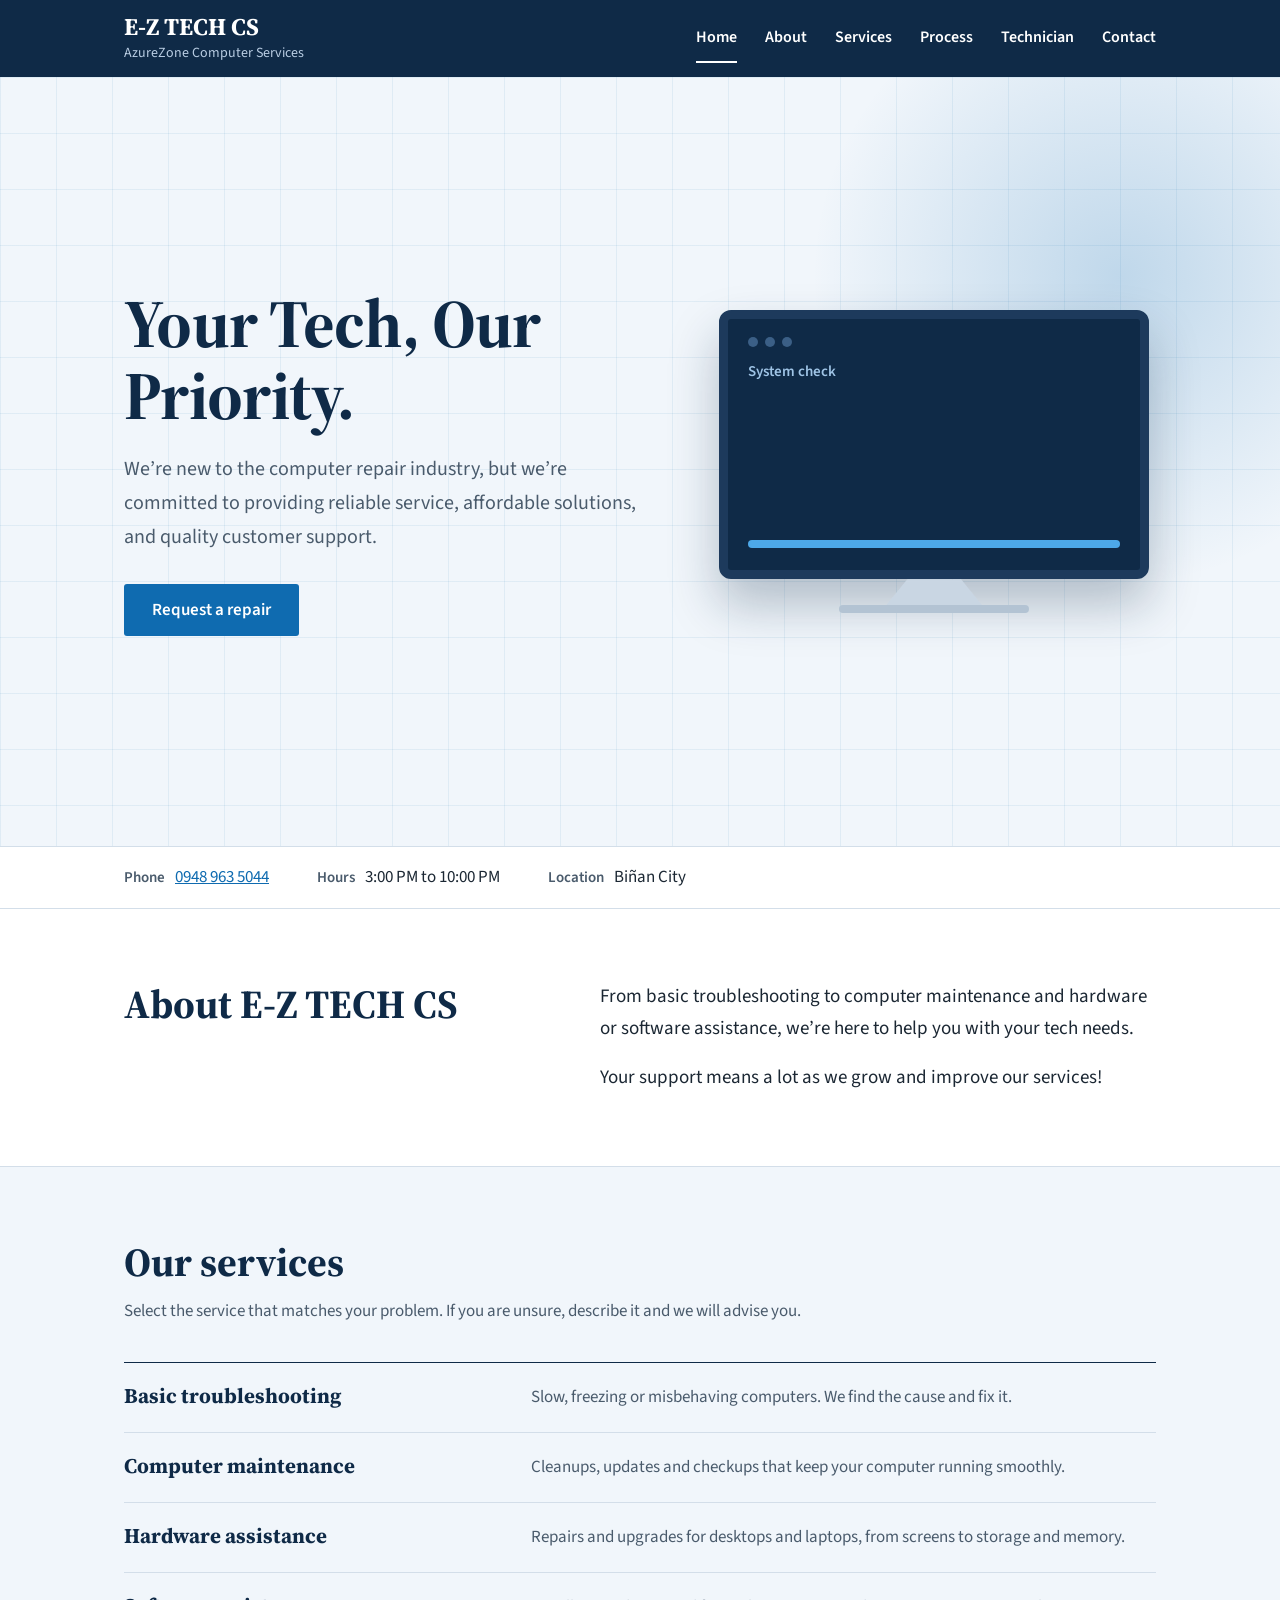
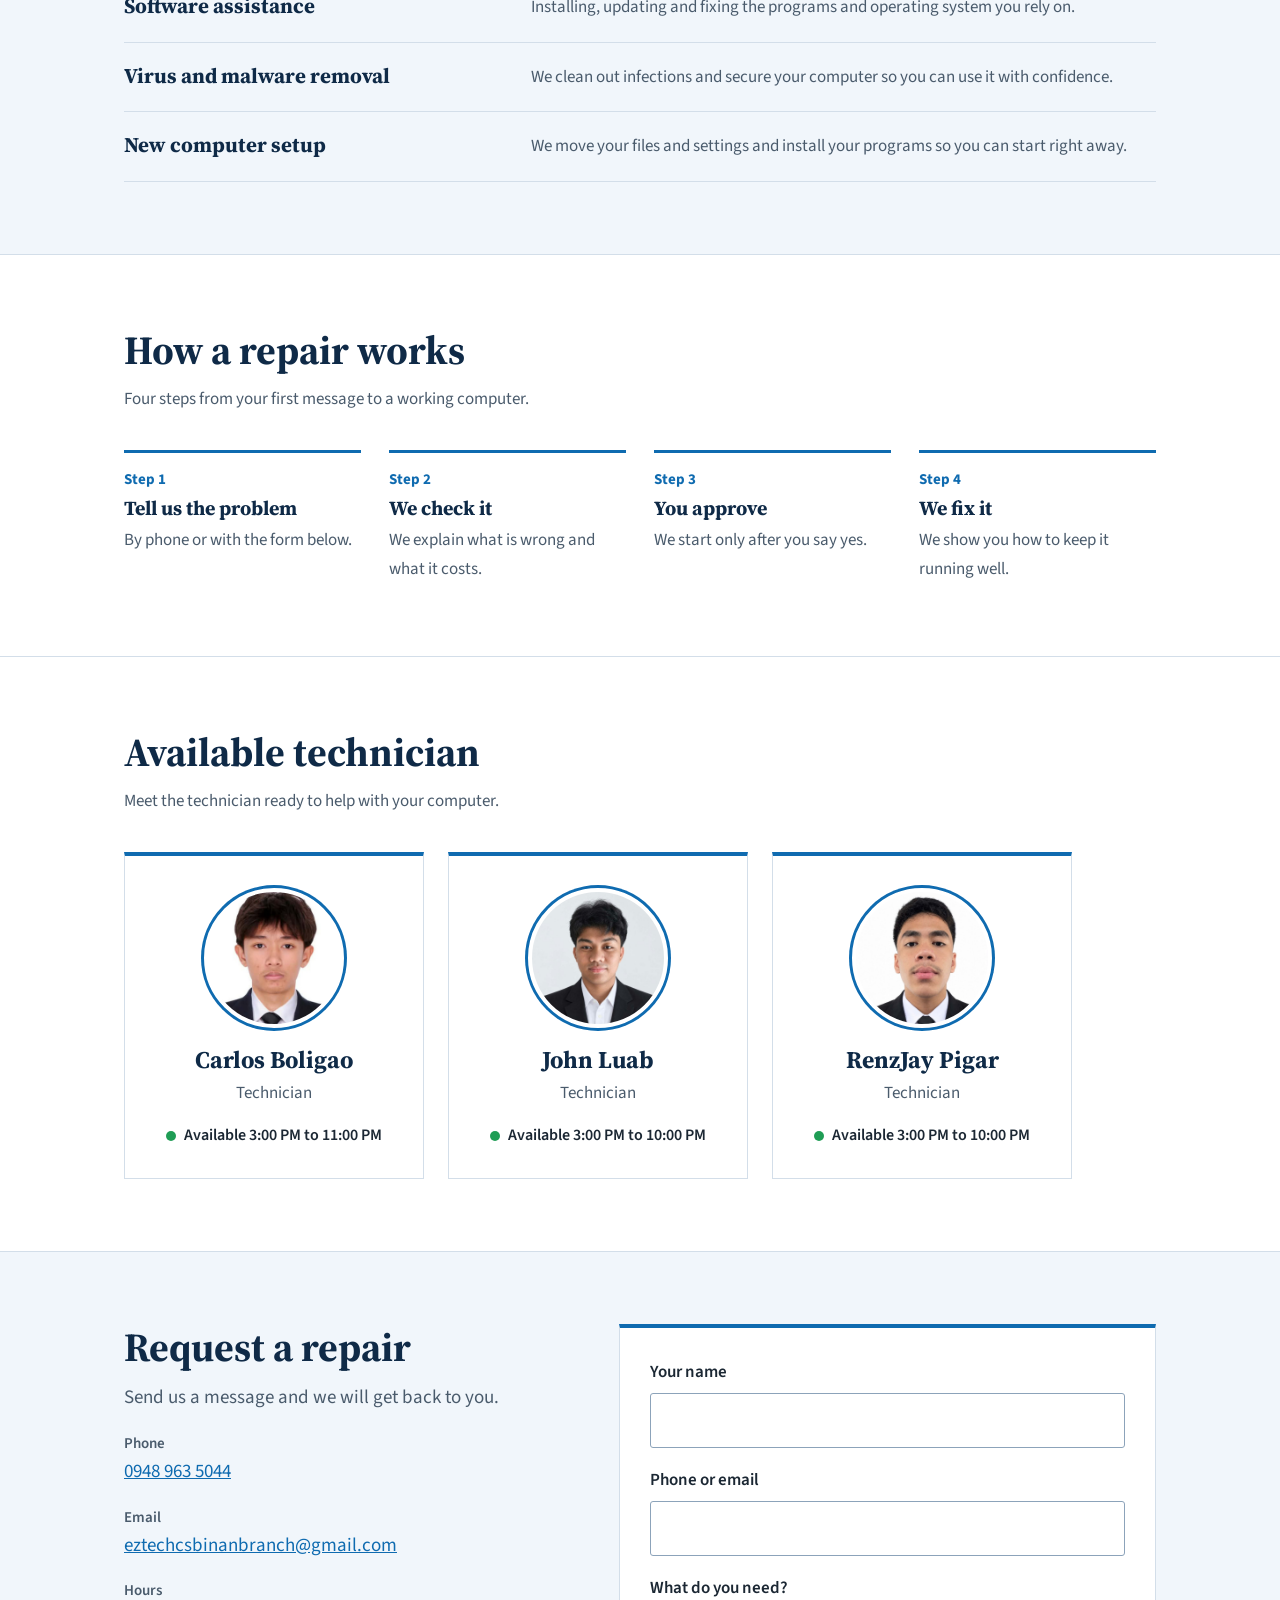
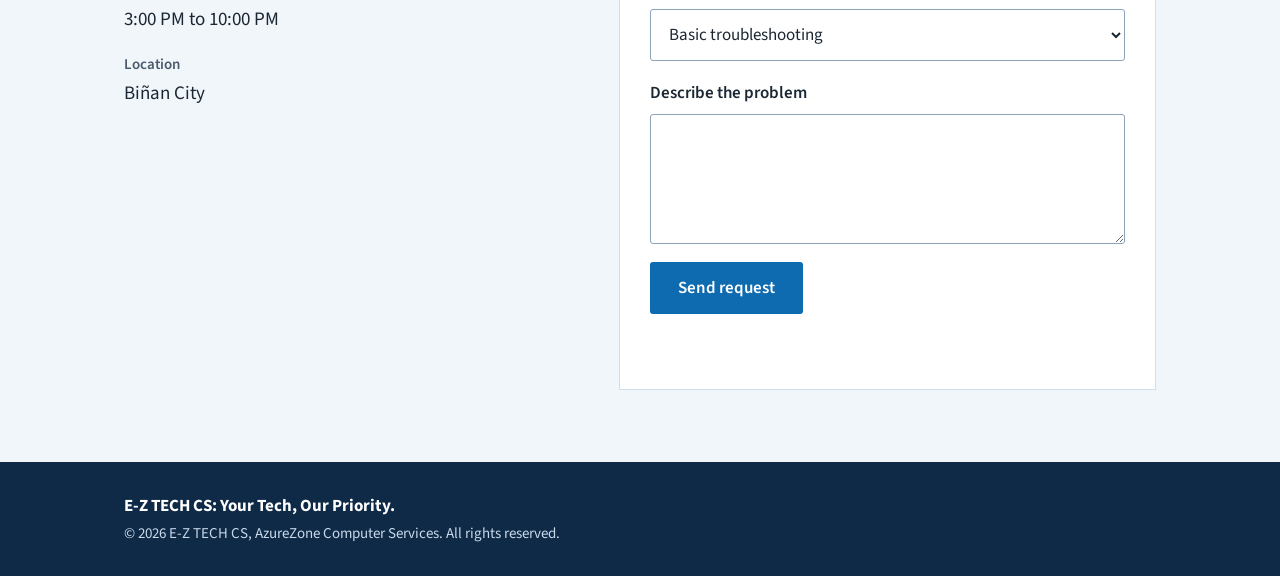
==== index.html @ de35d7b1 "Add files via upload" ====
<!doctype html>
<html lang="en">
<head>
<meta charset="utf-8">
<base href="/">
<meta name="viewport" content="width=device-width, initial-scale=1">
<title>E-Z TECH CS | Computer Repair Services</title>
<meta name="description" content="E-Z TECH CS (AzureZone Computer Services) in Biñan City: reliable, affordable computer repair, troubleshooting, maintenance and hardware or software help.">
<link rel="preconnect" href="https://fonts.googleapis.com">
<link rel="preconnect" href="https://fonts.gstatic.com" crossorigin>
<link href="https://fonts.googleapis.com/css2?family=Source+Sans+3:wght@400;600;700&family=Source+Serif+4:opsz,wght@8..60,700&display=swap" rel="stylesheet">
<link rel="stylesheet" href="style.css">
</head>
<body>
<div class="intro" aria-hidden="true"><div><b>E-Z TECH CS</b><small>AzureZone Computer Services</small><i></i></div></div>
<div class="top">
<div class="wrap">
<a class="logo" href="/home">E-Z TECH CS<span>AzureZone Computer Services</span></a>
<button class="menu-btn" id="menuBtn" type="button" aria-expanded="false" aria-controls="nav" aria-label="Menu"><span></span><span></span><span></span></button>
<nav id="nav" aria-label="Main"><a href="/home" data-id="home">Home</a><a href="/about" data-id="about">About</a><a href="/services" data-id="services">Services</a><a href="/process" data-id="how">Process</a><a href="/technician" data-id="technician">Technician</a><a href="/contact" data-id="contact">Contact</a></nav>
</div>
</div>

<main id="top">
<div class="hero" id="home">
<div class="main">
<div class="wrap">
<div class="copy">
<h1>Your Tech, Our Priority.</h1>
<p>We&rsquo;re new to the computer repair industry, but we&rsquo;re committed to providing reliable service, affordable solutions, and quality customer support.</p>
<a class="btn" href="/contact">Request a repair</a>
</div>
<div class="monitor-wrap" aria-hidden="true">
<div class="monitor">
<div class="screen">
<div class="bar"><i></i><i></i><i></i></div>
<p class="cap">System check</p>
<ul class="log">
<li>Scanning your system</li>
<li>Removing threats</li>
<li>Updating software</li>
<li>Ready to use</li>
</ul>
<div class="progress"><span></span></div>
</div>
<div class="neck"></div><div class="base"></div>
</div>
</div>
</div>
</div>
<div class="infobar">
<div class="wrap">
<span><b>Phone</b><a href="tel:+639489635044">0948 963 5044</a></span>
<span><b>Hours</b>3:00 PM to 10:00 PM</span>
<span><b>Location</b>Biñan City</span>
</div>
</div>
</div>

<section class="about" id="about">
<div class="wrap">
<h2 class="title">About E-Z TECH CS</h2>
<div>
<p>From basic troubleshooting to computer maintenance and hardware or software assistance, we&rsquo;re here to help you with your tech needs.</p>
<p>Your support means a lot as we grow and improve our services!</p>
</div>
</div>
</section>

<section class="services" id="services">
<div class="wrap">
<h2 class="title">Our services</h2>
<p class="lead">Select the service that matches your problem. If you are unsure, describe it and we will advise you.</p>
<div class="list">
<div class="row"><h3>Basic troubleshooting</h3><p>Slow, freezing or misbehaving computers. We find the cause and fix it.</p></div>
<div class="row"><h3>Computer maintenance</h3><p>Cleanups, updates and checkups that keep your computer running smoothly.</p></div>
<div class="row"><h3>Hardware assistance</h3><p>Repairs and upgrades for desktops and laptops, from screens to storage and memory.</p></div>
<div class="row"><h3>Software assistance</h3><p>Installing, updating and fixing the programs and operating system you rely on.</p></div>
<div class="row"><h3>Virus and malware removal</h3><p>We clean out infections and secure your computer so you can use it with confidence.</p></div>
<div class="row"><h3>New computer setup</h3><p>We move your files and settings and install your programs so you can start right away.</p></div>
</div>
</div>
</section>

<section id="how">
<div class="wrap">
<h2 class="title">How a repair works</h2>
<p class="lead">Four steps from your first message to a working computer.</p>
<ol class="steps">
<li><span class="n">Step 1</span><b>Tell us the problem</b><span class="t">By phone or with the form below.</span></li>
<li><span class="n">Step 2</span><b>We check it</b><span class="t">We explain what is wrong and what it costs.</span></li>
<li><span class="n">Step 3</span><b>You approve</b><span class="t">We start only after you say yes.</span></li>
<li><span class="n">Step 4</span><b>We fix it</b><span class="t">We show you how to keep it running well.</span></li>
</ol>
</div>
</section>

<section class="tech" id="technician">
<div class="wrap">
<h2 class="title">Available technician</h2>
<p class="lead">Meet the technician ready to help with your computer.</p>
<div class="techs" id="techs">
<article class="tech-card">
<img class="avatar" src="Files/Man1.jpg" alt="Photo of technician [TECHNICIAN NAME]" width="140" height="140" loading="lazy">
<h3>[TECHNICIAN NAME]</h3>
<p class="role">Technician</p>
<p class="avail"><span class="dot" aria-hidden="true"></span>Available 3:00 PM to 10:00 PM</p>
</article>
</div>
</div>
</section>

<section class="contact" id="contact">
<div class="wrap">
<div class="info">
<h2 class="title">Request a repair</h2>
<p class="lead">Send us a message and we will get back to you.</p>
<p><b>Phone</b><a href="tel:+639489635044">0948 963 5044</a></p>
<p><b>Email</b><a href="mailto:eztechcsbinanbranch@gmail.com">eztechcsbinanbranch@gmail.com</a></p>
<p><b>Hours</b>3:00 PM to 10:00 PM</p>
<p><b>Location</b>Biñan City</p>
</div>
<form id="f">
<input type="text" name="website" tabindex="-1" autocomplete="off" aria-hidden="true" style="position:absolute;left:-9999px;height:1px;min-height:0;padding:0;border:0">
<label>Your name<input name="name" required autocomplete="name"></label>
<label>Phone or email<input name="contact" required></label>
<label>What do you need?
<select name="service">
<option>Basic troubleshooting</option><option>Computer maintenance</option><option>Hardware assistance</option><option>Software assistance</option><option>Virus and malware removal</option><option>New computer setup</option><option>Not sure</option>
</select></label>
<label>Describe the problem<textarea name="msg" required></textarea></label>
<button class="btn" type="submit" id="send">Send request</button>
<p id="status" role="status" style="margin:0;font-weight:600"></p>
</form>
</div>
</section>
</main>

<footer>
<div class="wrap"><b>E-Z TECH CS: Your Tech, Our Priority.</b><br>&copy; <span id="y"></span> E-Z TECH CS, AzureZone Computer Services. All rights reserved.</div>
</footer>

<script src="script.js"></script>
</body>
</html>
---- style.css ----
/* E-Z TECH CS: formal business style */
:root{--navy:#0F2A47;--blue:#0F6BB0;--blue-dark:#0B5590;--tint:#F1F6FB;--ink:#1B2733;--muted:#4A5B6C;--line:#D3DEE9;--white:#fff}
*{box-sizing:border-box}
html{scroll-behavior:smooth;scroll-padding-top:76px}
body{margin:0;background:var(--white);color:var(--ink);font:400 17px/1.7 "Source Sans 3",system-ui,sans-serif}
a{color:var(--blue)}
:focus-visible{outline:3px solid var(--blue);outline-offset:3px}
.wrap{max-width:1080px;margin:0 auto;padding:0 24px}
h1,h2,h3,.logo{font-family:"Source Serif 4",Georgia,serif;font-weight:700;color:var(--navy)}

.top{background:var(--navy)}
.top .wrap{display:flex;justify-content:space-between;align-items:center;gap:8px 24px;flex-wrap:wrap;padding-top:14px;padding-bottom:14px}
.logo{font-size:24px;line-height:1.1;color:#fff;text-decoration:none}
.logo span{display:block;font:400 14px "Source Sans 3",sans-serif;color:#B9CDE3;margin-top:2px}
.top nav a{color:#fff;text-decoration:none;font-weight:600;font-size:16px;margin-left:28px;padding:10px 0;display:inline-block;border-bottom:2px solid transparent}
.top nav a:hover{border-color:#fff}
.top nav a[aria-current="true"]{border-bottom-color:#fff}
.menu-btn{display:none;flex-direction:column;justify-content:center;align-items:center;gap:5px;width:46px;height:46px;padding:0;background:none;border:2px solid rgba(255,255,255,.55);border-radius:3px;cursor:pointer}
.menu-btn:focus-visible{outline:3px solid #fff;outline-offset:2px}
.menu-btn span{display:block;width:22px;height:2px;background:#fff;transition:transform .25s,opacity .2s}
.menu-btn[aria-expanded="true"] span:nth-child(1){transform:translateY(7px) rotate(45deg)}
.menu-btn[aria-expanded="true"] span:nth-child(2){opacity:0}
.menu-btn[aria-expanded="true"] span:nth-child(3){transform:translateY(-7px) rotate(-45deg)}

.btn{display:inline-block;background:var(--blue);color:#fff;font:600 17px "Source Sans 3",sans-serif;padding:14px 28px;border:0;border-radius:3px;text-decoration:none;cursor:pointer;min-height:50px}
.btn:hover{background:var(--blue-dark)}
.btn:disabled{opacity:.65;cursor:wait}

.hero{position:relative;overflow:hidden;background:var(--tint);border-bottom:1px solid var(--line);min-height:calc(100vh - 68px);min-height:calc(100svh - 68px);display:flex;flex-direction:column}
.hero::before{content:"";position:absolute;inset:0;background-image:linear-gradient(rgba(15,107,176,.08) 1px,transparent 1px),linear-gradient(90deg,rgba(15,107,176,.08) 1px,transparent 1px);background-size:56px 56px;animation:drift 24s linear infinite}
.hero::after{content:"";position:absolute;width:640px;height:640px;right:-160px;top:-120px;border-radius:50%;background:radial-gradient(circle,rgba(15,107,176,.22),transparent 68%);animation:sway 14s ease-in-out infinite alternate}
.hero .main{position:relative;z-index:1;flex:1;display:flex;align-items:center;padding:56px 0}
.hero .main .wrap{display:grid;grid-template-columns:1.2fr 1fr;gap:56px;align-items:center;width:100%}
h1{margin:0 0 20px;font-size:clamp(40px,6vw,68px);line-height:1.06;letter-spacing:-.01em}
.hero p{margin:0 0 30px;font-size:20px;color:var(--muted);max-width:32em}
.copy h1{animation:rise .9s cubic-bezier(.2,.7,.2,1) 2.1s both}
.copy p{animation:rise .9s cubic-bezier(.2,.7,.2,1) 2.35s both}
.copy .btn{animation:rise .9s cubic-bezier(.2,.7,.2,1) 2.6s both}
.monitor-wrap{animation:rise 1s cubic-bezier(.2,.7,.2,1) 2.4s both}
.monitor{max-width:430px;margin:0 auto;animation:float 6s ease-in-out 3.4s infinite}
.screen{background:var(--navy);border:9px solid #1D3A5C;border-radius:12px;padding:18px 20px 22px;box-shadow:0 26px 50px rgba(15,42,71,.28)}
.bar{display:flex;gap:7px;margin-bottom:14px}
.bar i{width:10px;height:10px;border-radius:50%;background:#3B5F86}
.screen .cap{margin:0 0 12px;font:600 15px "Source Sans 3",sans-serif;color:#9FC4E6}
.log{list-style:none;margin:0;padding:0;min-height:128px}
.log li{display:flex;align-items:center;gap:12px;color:#E6F1FC;font-size:17px;line-height:1;padding:8px 0;opacity:0}
.log li::before{content:"";width:10px;height:10px;border-radius:50%;background:#4DA8E8;flex:none}
.log li:last-child::before{background:#5FD39A}
.log li:nth-child(1){animation:l1 9s linear infinite}
.log li:nth-child(2){animation:l2 9s linear infinite}
.log li:nth-child(3){animation:l3 9s linear infinite}
.log li:nth-child(4){animation:l4 9s linear infinite}
.progress{height:8px;border-radius:4px;background:#1D3A5C;overflow:hidden;margin-top:14px}
.progress span{display:block;height:100%;background:#4DA8E8;animation:fill 9s linear infinite}
.neck{width:96px;height:26px;margin:0 auto;background:#C9D6E3;clip-path:polygon(22% 0,78% 0,100% 100%,0 100%)}
.base{width:190px;height:8px;margin:0 auto;background:#B3C3D3;border-radius:4px}
.infobar{position:relative;z-index:1;background:#fff;border-top:1px solid var(--line);animation:rise .8s ease 2.9s both}
.infobar .wrap{display:flex;flex-wrap:wrap;gap:6px 48px;padding-top:16px;padding-bottom:16px}
.infobar b{font-weight:600;color:var(--muted);font-size:15px;margin-right:10px}

/* intro screen */
.intro{position:fixed;inset:0;z-index:100;display:grid;place-items:center;text-align:center;background:var(--navy);color:#fff;animation:introOut .7s ease 1.9s forwards}
.intro b{display:block;font:700 clamp(34px,8vw,60px) "Source Serif 4",Georgia,serif;animation:rise .8s ease .2s both}
.intro small{display:block;font-size:16px;color:#B9CDE3;margin-top:6px;animation:rise .8s ease .5s both}
.intro i{display:block;height:3px;width:0;margin:24px auto 0;background:#4DA8E8;animation:line 1.4s ease .4s forwards}
.top{position:sticky;top:0;z-index:50}

/* scroll reveal (class added by script.js) */
.reveal{opacity:0;transform:translateY(24px);transition:opacity .7s ease,transform .7s cubic-bezier(.2,.7,.2,1)}
.reveal.in{opacity:1;transform:none}

@keyframes rise{from{opacity:0;transform:translateY(28px)}to{opacity:1;transform:none}}
@keyframes introOut{to{opacity:0;visibility:hidden}}
@keyframes line{to{width:min(260px,60vw)}}
@keyframes drift{to{background-position:56px 56px}}
@keyframes sway{to{transform:translate(-80px,60px)}}
@keyframes float{50%{transform:translateY(-10px)}}
@keyframes fill{0%{width:4%}62%,92%{width:100%}100%{width:4%}}
@keyframes l1{0%{opacity:0}5%,92%{opacity:1}100%{opacity:0}}
@keyframes l2{0%,20%{opacity:0}26%,92%{opacity:1}100%{opacity:0}}
@keyframes l3{0%,40%{opacity:0}46%,92%{opacity:1}100%{opacity:0}}
@keyframes l4{0%,62%{opacity:0}68%,92%{opacity:1}100%{opacity:0}}

section{padding:72px 0}
h2.title{margin:0 0 12px;font-size:clamp(30px,4vw,40px);line-height:1.15}
.lead{margin:0 0 36px;color:var(--muted);max-width:40em}
.about .wrap{display:grid;grid-template-columns:1fr 1.3fr;gap:48px;align-items:start}
.about p{margin:0 0 16px;font-size:19px;max-width:36em}
.about p:last-child{margin:0}

.services{background:var(--tint);border-top:1px solid var(--line);border-bottom:1px solid var(--line)}
.list{border-top:1px solid var(--navy)}
.row{display:grid;grid-template-columns:minmax(0,1fr) minmax(0,1.7fr);gap:8px 40px;padding:20px 0;border-bottom:1px solid var(--line)}
.row h3{margin:0;font-size:21px;line-height:1.25}
.row p{margin:0;color:var(--muted)}

.steps{list-style:none;margin:0;padding:0;display:grid;grid-template-columns:repeat(4,1fr);gap:28px}
.steps li{border-top:3px solid var(--blue);padding-top:16px}
.n{display:block;font:700 15px "Source Sans 3",sans-serif;color:var(--blue);margin-bottom:4px}
.steps b{display:block;font:700 20px "Source Serif 4",Georgia,serif;color:var(--navy);margin-bottom:4px}
.steps span.t{color:var(--muted)}

.contact{background:var(--tint);border-top:1px solid var(--line)}
.contact .wrap{display:grid;grid-template-columns:.9fr 1.1fr;gap:56px;align-items:start}
.info p{margin:0 0 16px;font-size:19px}
.info b{display:block;font-weight:600;font-size:15px;color:var(--muted)}
form{display:grid;gap:18px;padding:30px;background:var(--white);border:1px solid var(--line);border-top:4px solid var(--blue)}
label{display:grid;gap:6px;font-weight:600}
input,select,textarea{font:inherit;font-weight:400;padding:12px 14px;border:1px solid #8CA3BA;border-radius:3px;background:#fff;color:var(--ink);min-height:50px}
input:focus,select:focus,textarea:focus{outline:3px solid rgba(15,107,176,.35);border-color:var(--blue)}
textarea{min-height:130px}
form .btn{justify-self:start}
#status{min-height:1.6em}

.tech{background:#fff;border-top:1px solid var(--line)}
.techs{display:grid;grid-template-columns:repeat(auto-fill,minmax(260px,300px));gap:24px}
.tech-card{text-align:center;padding:32px 24px 28px;background:var(--white);border:1px solid var(--line);border-top:4px solid var(--blue)}
.avatar{display:block;width:140px;height:140px;margin:0 auto 18px;border-radius:50%;object-fit:cover;background:var(--tint);border:4px solid #fff;box-shadow:0 0 0 3px var(--blue)}
.tech-card h3{margin:0;font-size:24px;line-height:1.2}
.tech-card .role{margin:4px 0 14px;color:var(--muted)}
.tech-card .avail{margin:0;font-weight:600;font-size:16px;display:inline-flex;align-items:center;gap:8px}
.dot{width:10px;height:10px;border-radius:50%;background:#1F9D55;flex:none}

footer{background:var(--navy);color:#C9D9EA;padding:30px 0;font-size:15px}
footer b{color:#fff;font-size:17px}

@media(max-width:860px){
.hero .main{padding:40px 0}
.hero .main .wrap,.about .wrap,.contact .wrap,.row{grid-template-columns:1fr}
.monitor{max-width:340px}
.steps{grid-template-columns:1fr 1fr}
.menu-btn{display:flex}
.top nav{flex-basis:100%;max-height:0;overflow:hidden;visibility:hidden;display:flex;flex-direction:column;transition:max-height .3s ease,visibility 0s .3s}
.top nav.open{max-height:380px;visibility:visible;transition:max-height .3s ease}
.top nav a{margin:0;padding:15px 4px;font-size:18px;border-bottom:1px solid rgba(255,255,255,.16)}
.top nav a:last-child{border-bottom:0}
.top nav a[aria-current="true"]{background:rgba(255,255,255,.1);padding-left:12px;border-bottom-color:rgba(255,255,255,.16)}
}
@media(max-width:560px){.steps{grid-template-columns:1fr}}
@media(prefers-reduced-motion:reduce){html{scroll-behavior:auto}*,*::before,*::after{animation:none!important;transition:none!important}.intro{display:none}.log li{opacity:1}.progress span{width:100%}.reveal{opacity:1;transform:none}.top nav{transition:none}}
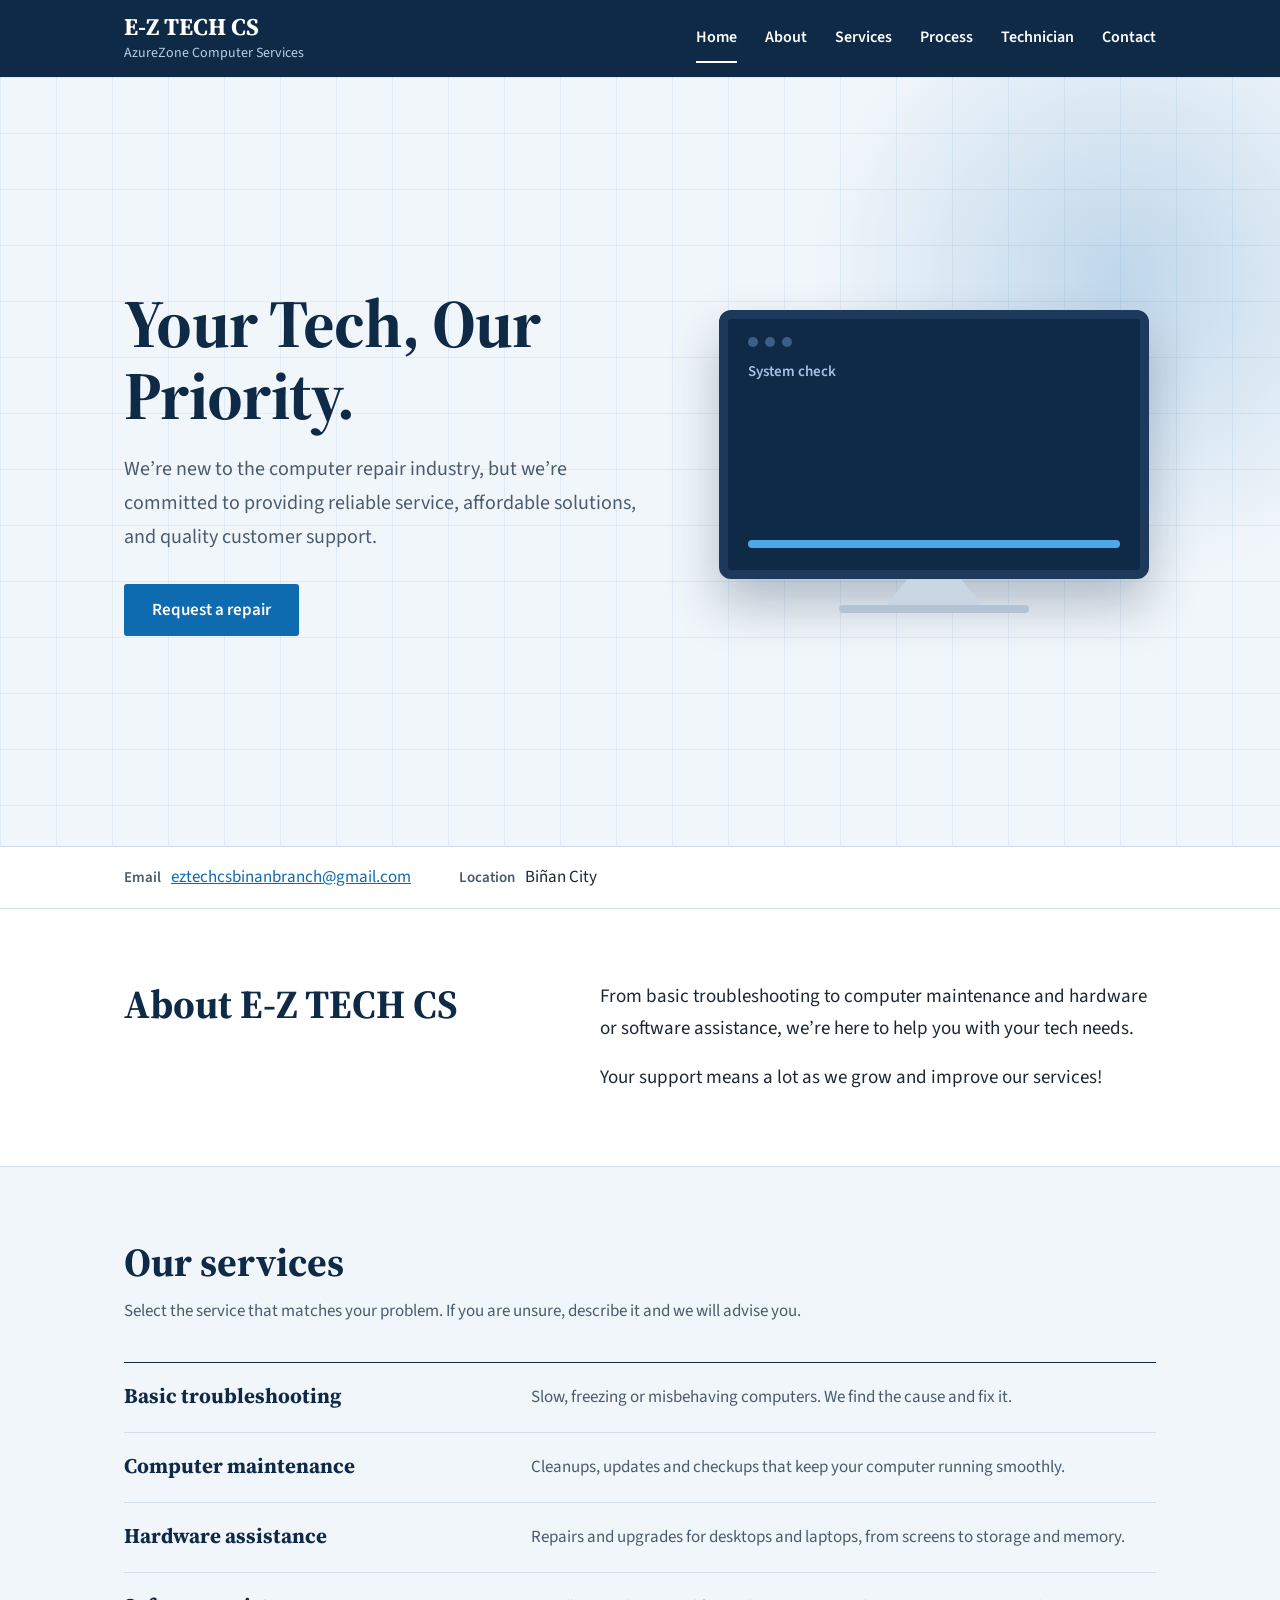
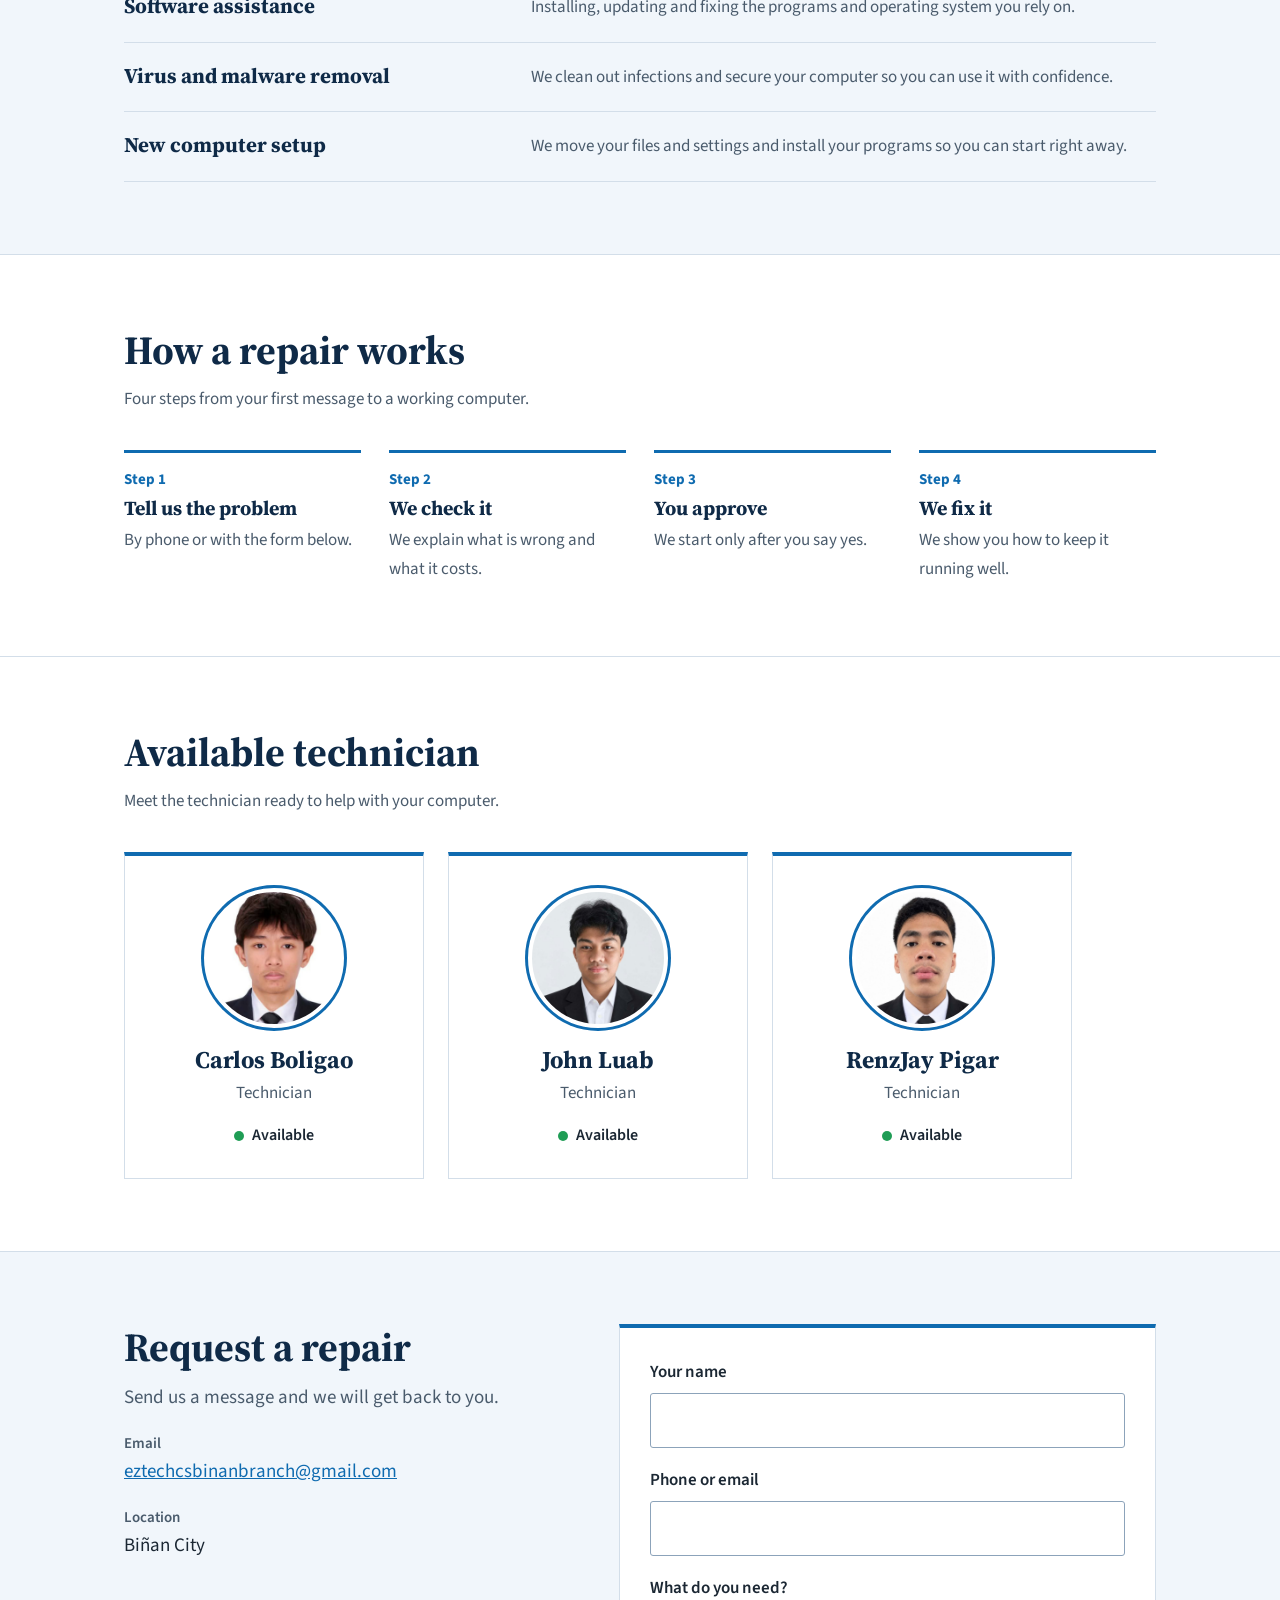
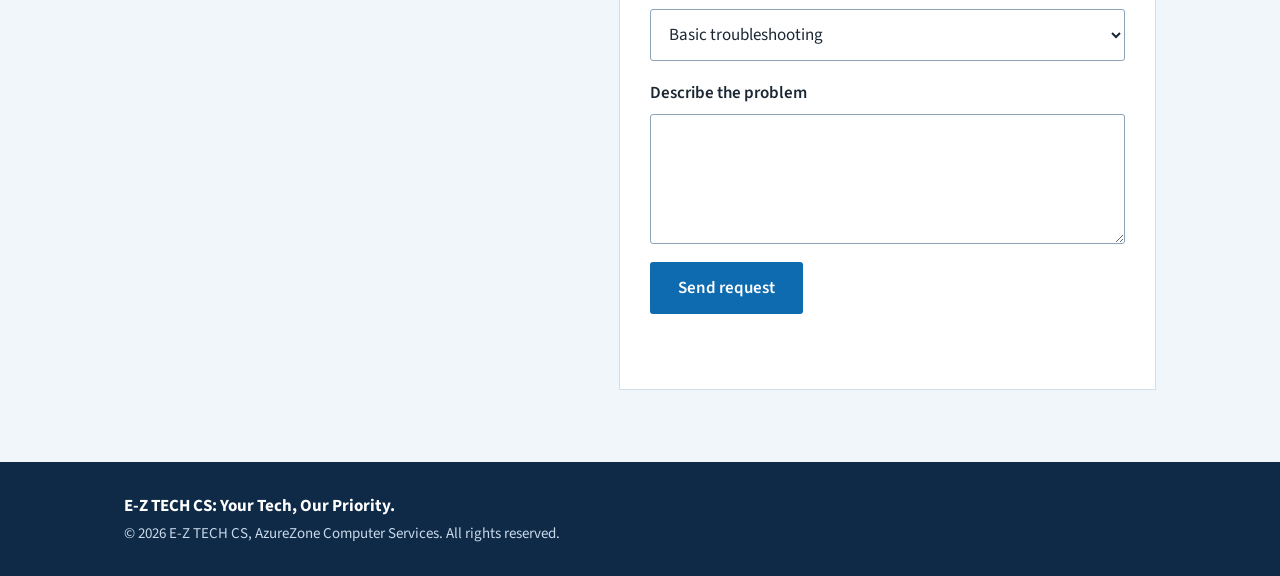
==== commit 7da587b1: "Add files via upload" ====
--- a/index.html
+++ b/index.html
@@ -50,8 +50,7 @@
 </div>
 <div class="infobar">
 <div class="wrap">
-<span><b>Phone</b><a href="tel:+639489635044">0948 963 5044</a></span>
-<span><b>Hours</b>3:00 PM to 10:00 PM</span>
+<span><b>Email</b><a href="mailto:eztechcsbinanbranch@gmail.com">eztechcsbinanbranch@gmail.com</a></span>
 <span><b>Location</b>Biñan City</span>
 </div>
 </div>
@@ -104,7 +103,7 @@
 <img class="avatar" src="Files/Man1.jpg" alt="Photo of technician [TECHNICIAN NAME]" width="140" height="140" loading="lazy">
 <h3>[TECHNICIAN NAME]</h3>
 <p class="role">Technician</p>
-<p class="avail"><span class="dot" aria-hidden="true"></span>Available 3:00 PM to 10:00 PM</p>
+<p class="avail"><span class="dot" aria-hidden="true"></span>Available</p>
 </article>
 </div>
 </div>
@@ -115,10 +114,10 @@
 <div class="info">
 <h2 class="title">Request a repair</h2>
 <p class="lead">Send us a message and we will get back to you.</p>
-<p><b>Phone</b><a href="tel:+639489635044">0948 963 5044</a></p>
 <p><b>Email</b><a href="mailto:eztechcsbinanbranch@gmail.com">eztechcsbinanbranch@gmail.com</a></p>
-<p><b>Hours</b>3:00 PM to 10:00 PM</p>
 <p><b>Location</b>Biñan City</p>
+<p data-social-label hidden><b>Follow us</b></p>
+<div class="social" data-social hidden></div>
 </div>
 <form id="f">
 <input type="text" name="website" tabindex="-1" autocomplete="off" aria-hidden="true" style="position:absolute;left:-9999px;height:1px;min-height:0;padding:0;border:0">
@@ -137,7 +136,8 @@
 </main>
 
 <footer>
-<div class="wrap"><b>E-Z TECH CS: Your Tech, Our Priority.</b><br>&copy; <span id="y"></span> E-Z TECH CS, AzureZone Computer Services. All rights reserved.</div>
+<div class="wrap"><b>E-Z TECH CS: Your Tech, Our Priority.</b><br>&copy; <span id="y"></span> E-Z TECH CS, AzureZone Computer Services. All rights reserved.
+<div class="social" data-social hidden></div></div>
 </footer>
 
 <script src="script.js"></script>
--- a/style.css
+++ b/style.css
@@ -121,6 +121,24 @@
 .tech-card .avail{margin:0;font-weight:600;font-size:16px;display:inline-flex;align-items:center;gap:8px}
 .dot{width:10px;height:10px;border-radius:50%;background:#1F9D55;flex:none}
 
+.tech-actions{display:flex;flex-wrap:wrap;gap:10px;justify-content:center;margin-top:18px}
+.chip{display:inline-flex;align-items:center;gap:8px;padding:10px 16px;border:2px solid var(--blue);border-radius:3px;color:var(--blue);font-weight:600;font-size:16px;text-decoration:none;animation:pop .55s cubic-bezier(.2,.8,.2,1) both;transition:transform .2s,background .2s,color .2s,box-shadow .2s}
+.chip:nth-child(2){animation-delay:.12s}
+.chip svg{width:18px;height:18px;flex:none}
+.chip:hover,.chip:focus-visible{background:var(--blue);color:#fff;transform:translateY(-3px);box-shadow:0 8px 16px rgba(15,107,176,.28)}
+
+.social{display:flex;flex-wrap:wrap;gap:12px;margin-top:14px}
+.social[hidden]{display:none}
+.social a{display:grid;place-items:center;width:48px;height:48px;border-radius:50%;background:var(--navy);color:#fff;animation:pop .6s cubic-bezier(.2,.8,.2,1) both;transition:transform .25s cubic-bezier(.2,.7,.2,1),background .25s,box-shadow .25s}
+.social a:nth-child(2){animation-delay:.1s}
+.social a:nth-child(3){animation-delay:.2s}
+.social svg{width:22px;height:22px}
+.social a:hover,.social a:focus-visible{background:var(--blue);transform:translateY(-5px) scale(1.1);box-shadow:0 10px 20px rgba(15,107,176,.35)}
+footer .social a{background:rgba(255,255,255,.14)}
+footer .social a:hover,footer .social a:focus-visible{background:var(--blue)}
+.info [data-social-label]{margin:6px 0 0}
+@keyframes pop{0%{opacity:0;transform:translateY(14px) scale(.5)}65%{opacity:1;transform:translateY(-3px) scale(1.1)}100%{opacity:1;transform:none}}
+
 footer{background:var(--navy);color:#C9D9EA;padding:30px 0;font-size:15px}
 footer b{color:#fff;font-size:17px}
 
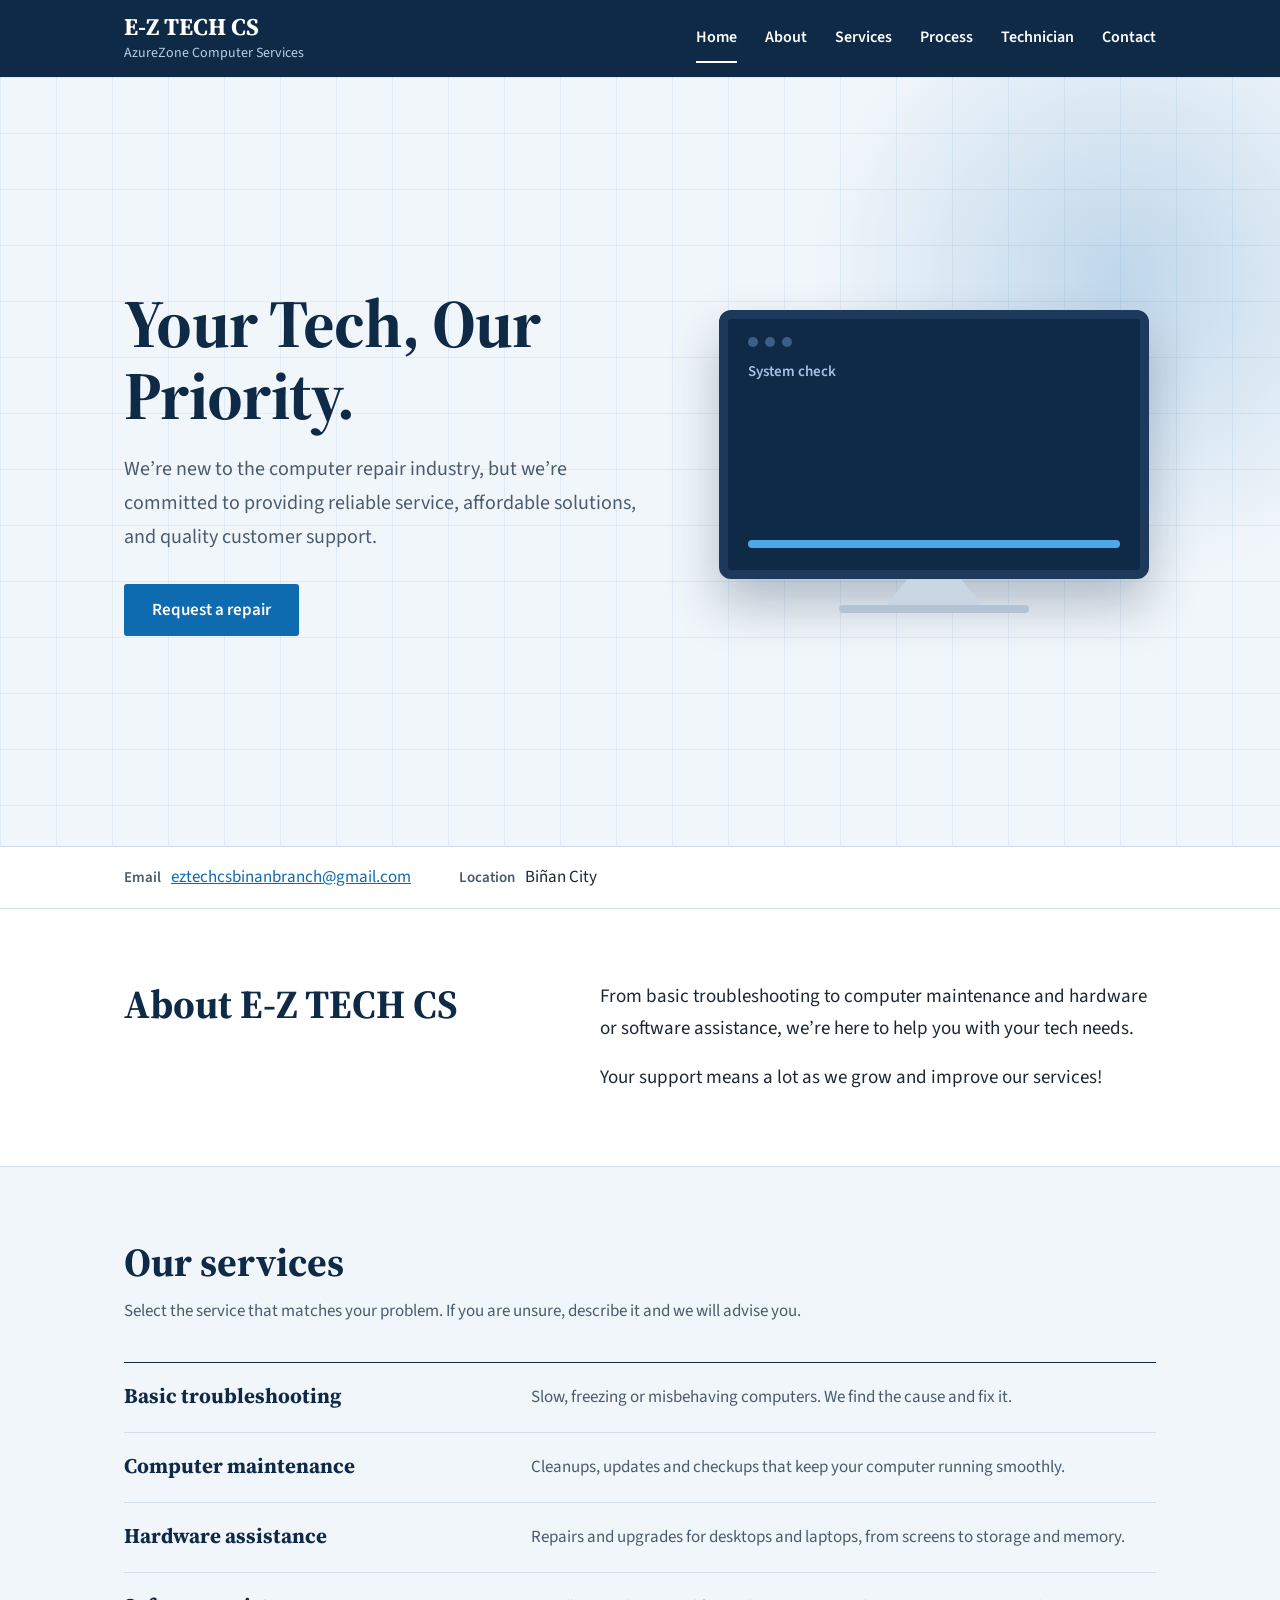
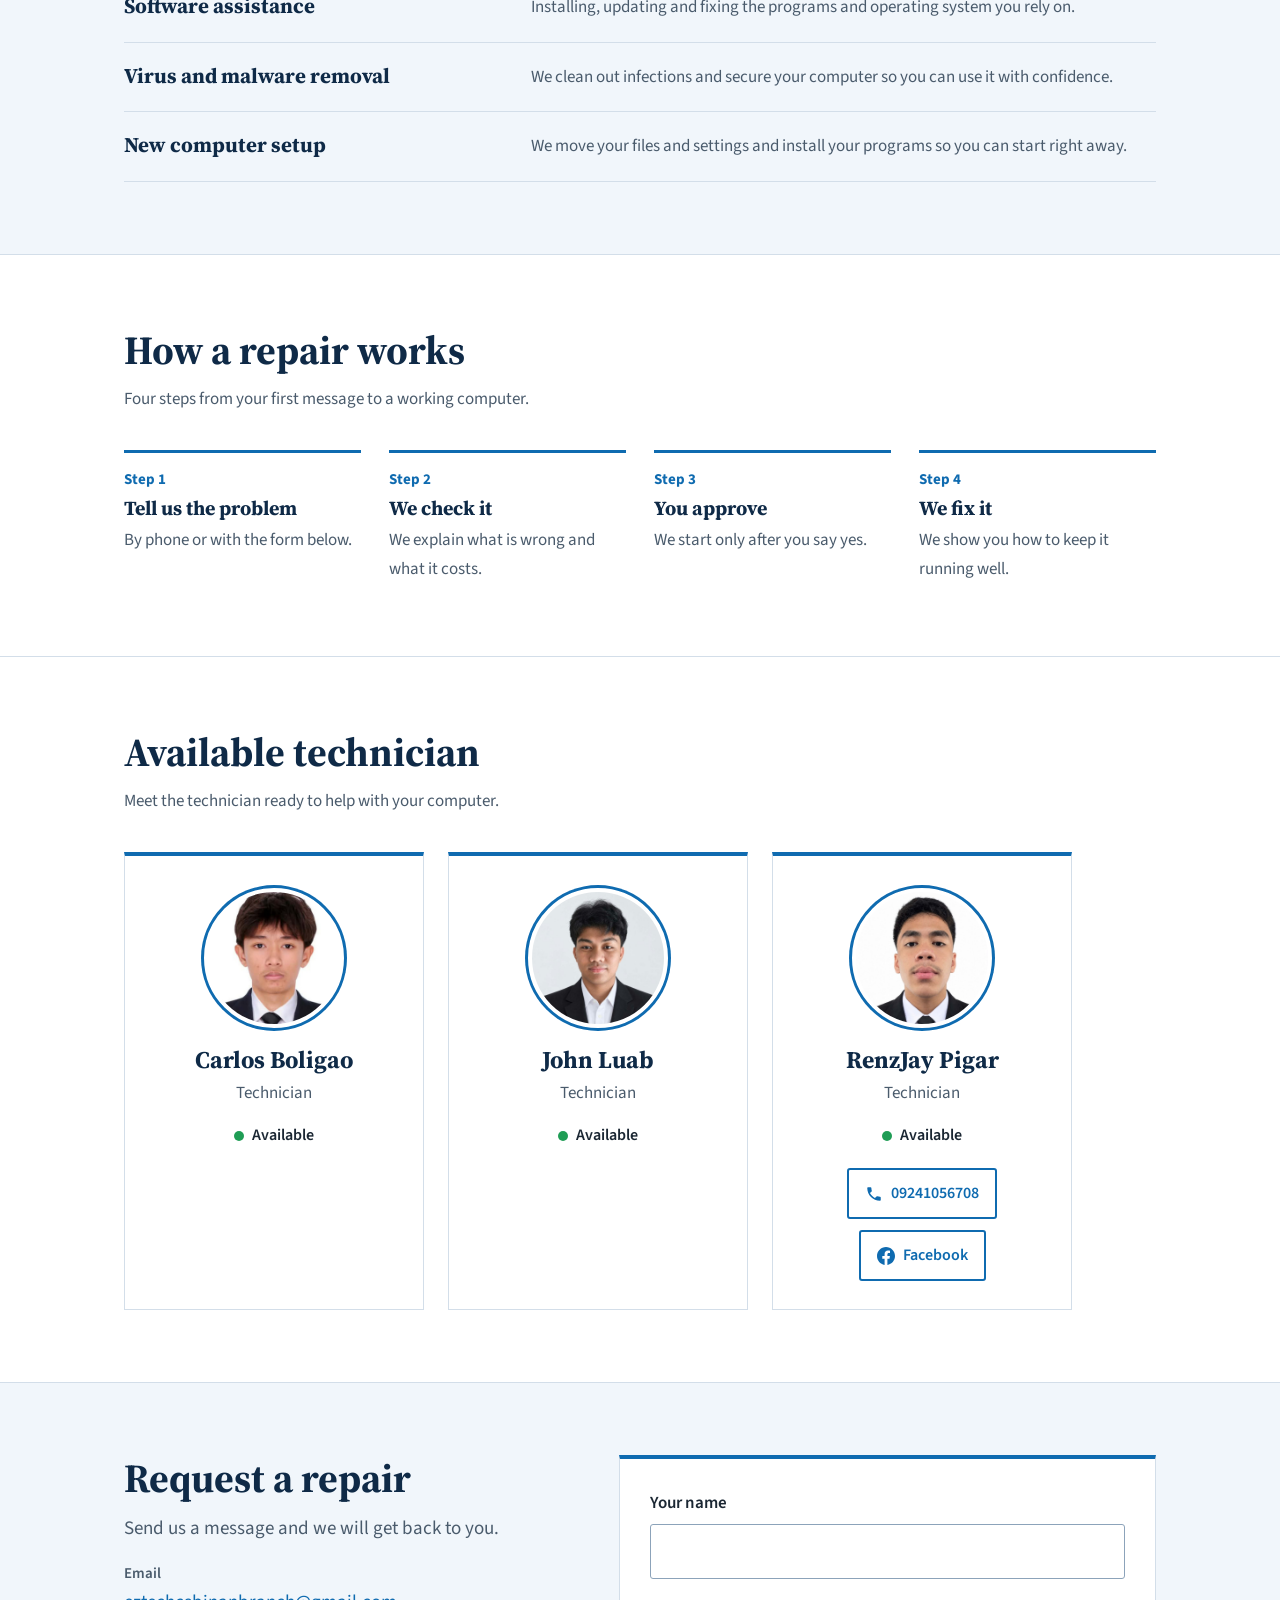
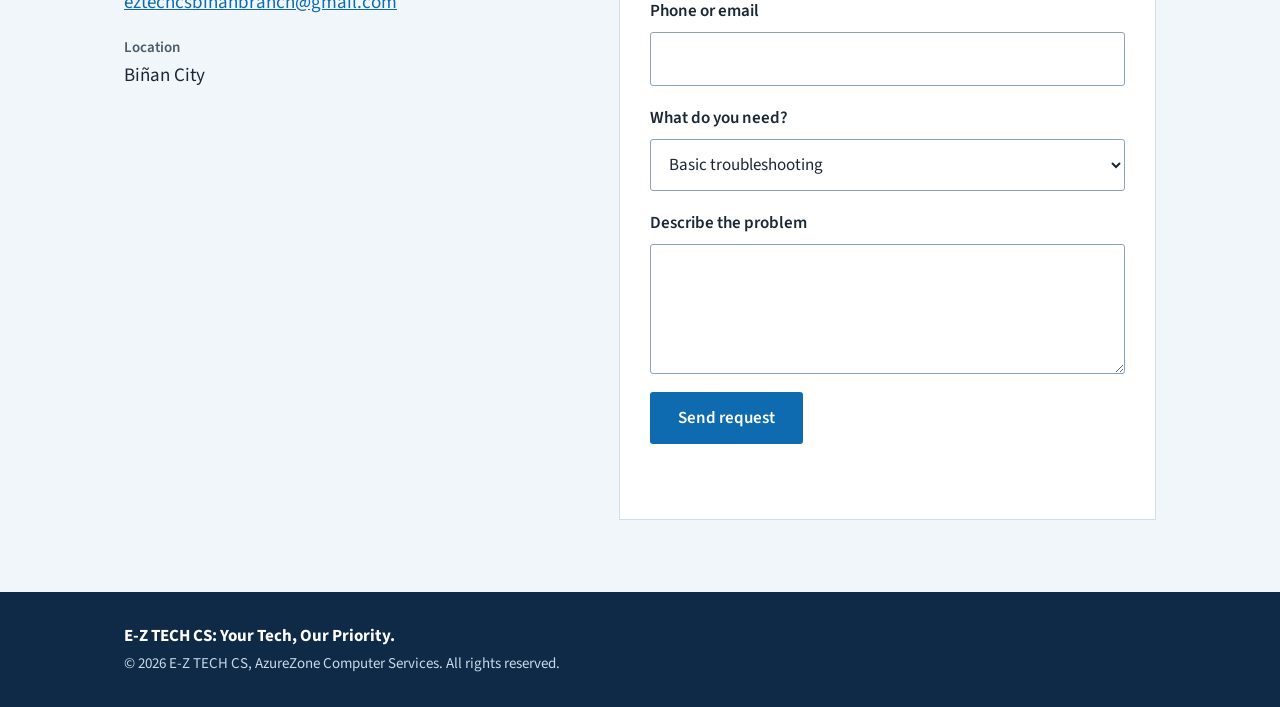
==== commit bda09232: "Add files via upload" ====
--- a/index.html
+++ b/index.html
@@ -6,6 +6,8 @@
 <meta name="viewport" content="width=device-width, initial-scale=1">
 <title>E-Z TECH CS | Computer Repair Services</title>
 <meta name="description" content="E-Z TECH CS (AzureZone Computer Services) in Biñan City: reliable, affordable computer repair, troubleshooting, maintenance and hardware or software help.">
+<link rel="icon" type="image/png" href="Files/logo.png?v=1">
+<link rel="apple-touch-icon" href="Files/logo.png?v=1">
 <link rel="preconnect" href="https://fonts.googleapis.com">
 <link rel="preconnect" href="https://fonts.gstatic.com" crossorigin>
 <link href="https://fonts.googleapis.com/css2?family=Source+Sans+3:wght@400;600;700&family=Source+Serif+4:opsz,wght@8..60,700&display=swap" rel="stylesheet">
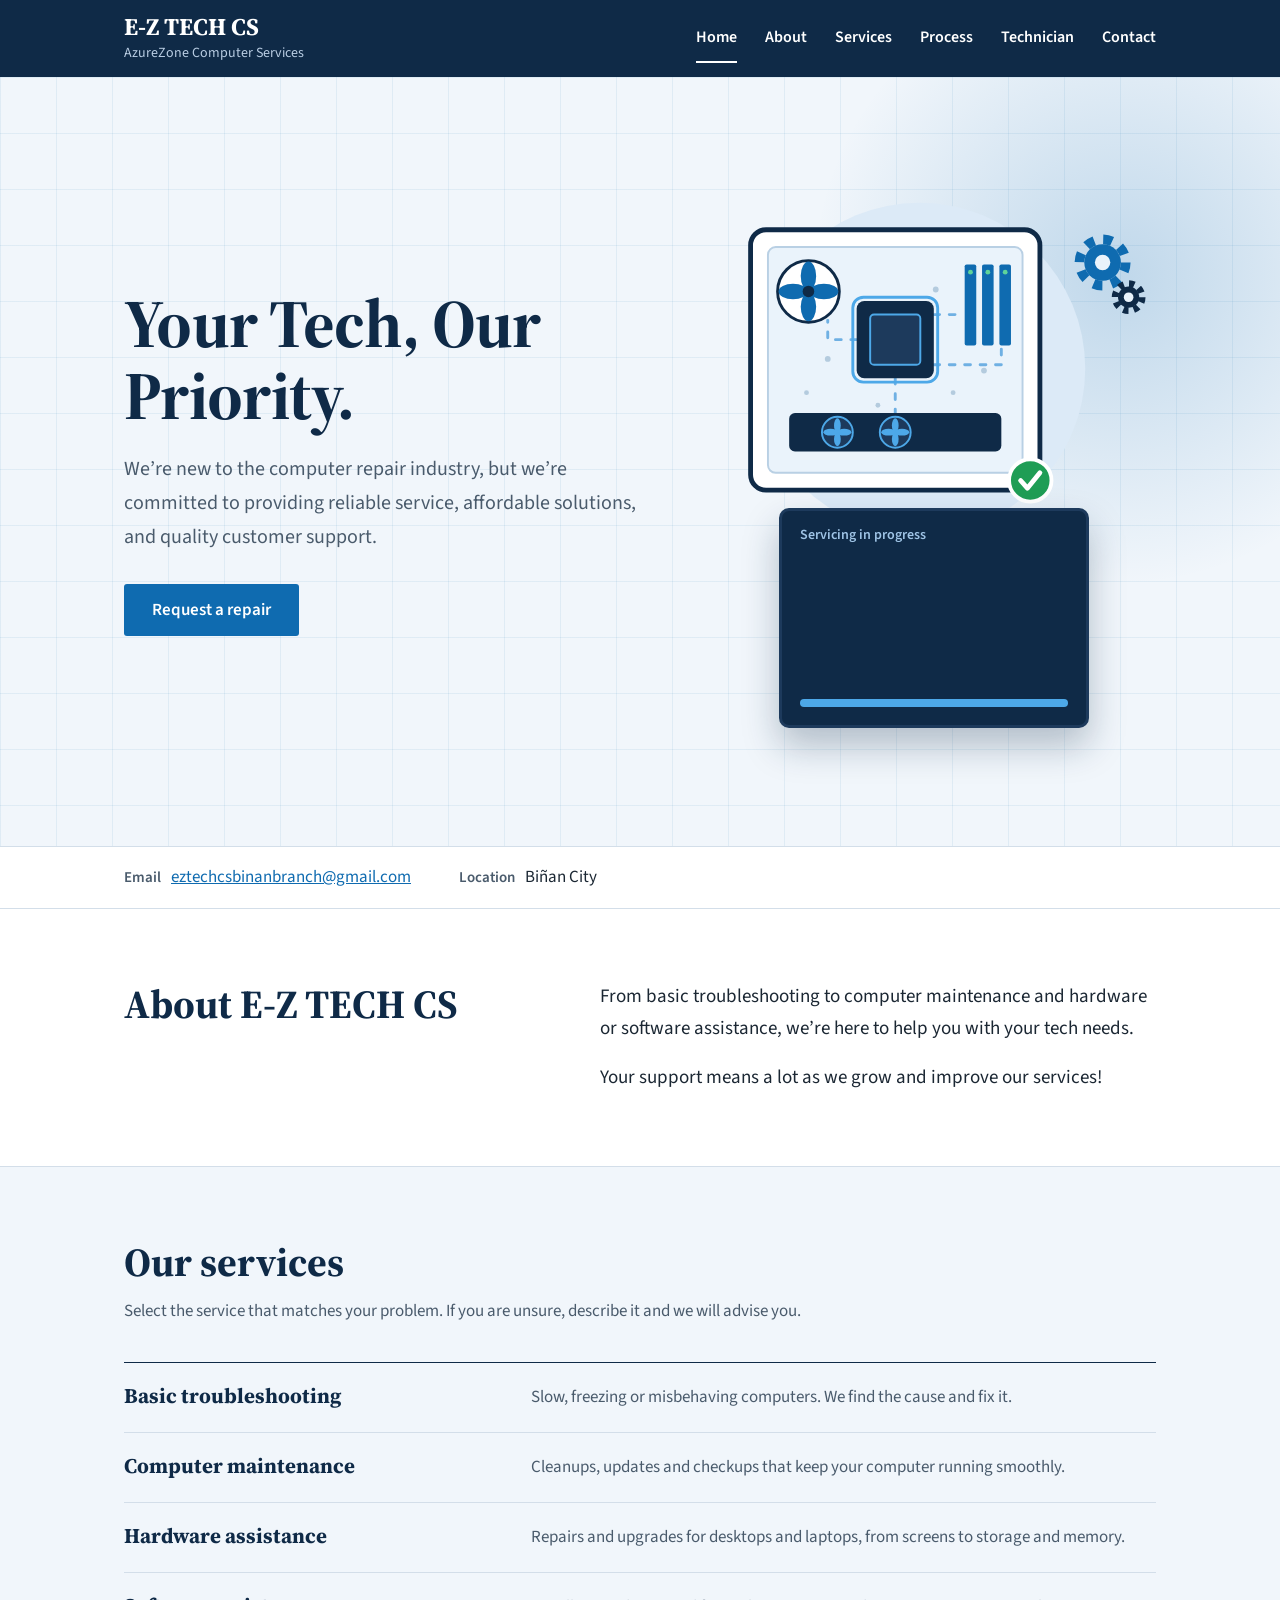
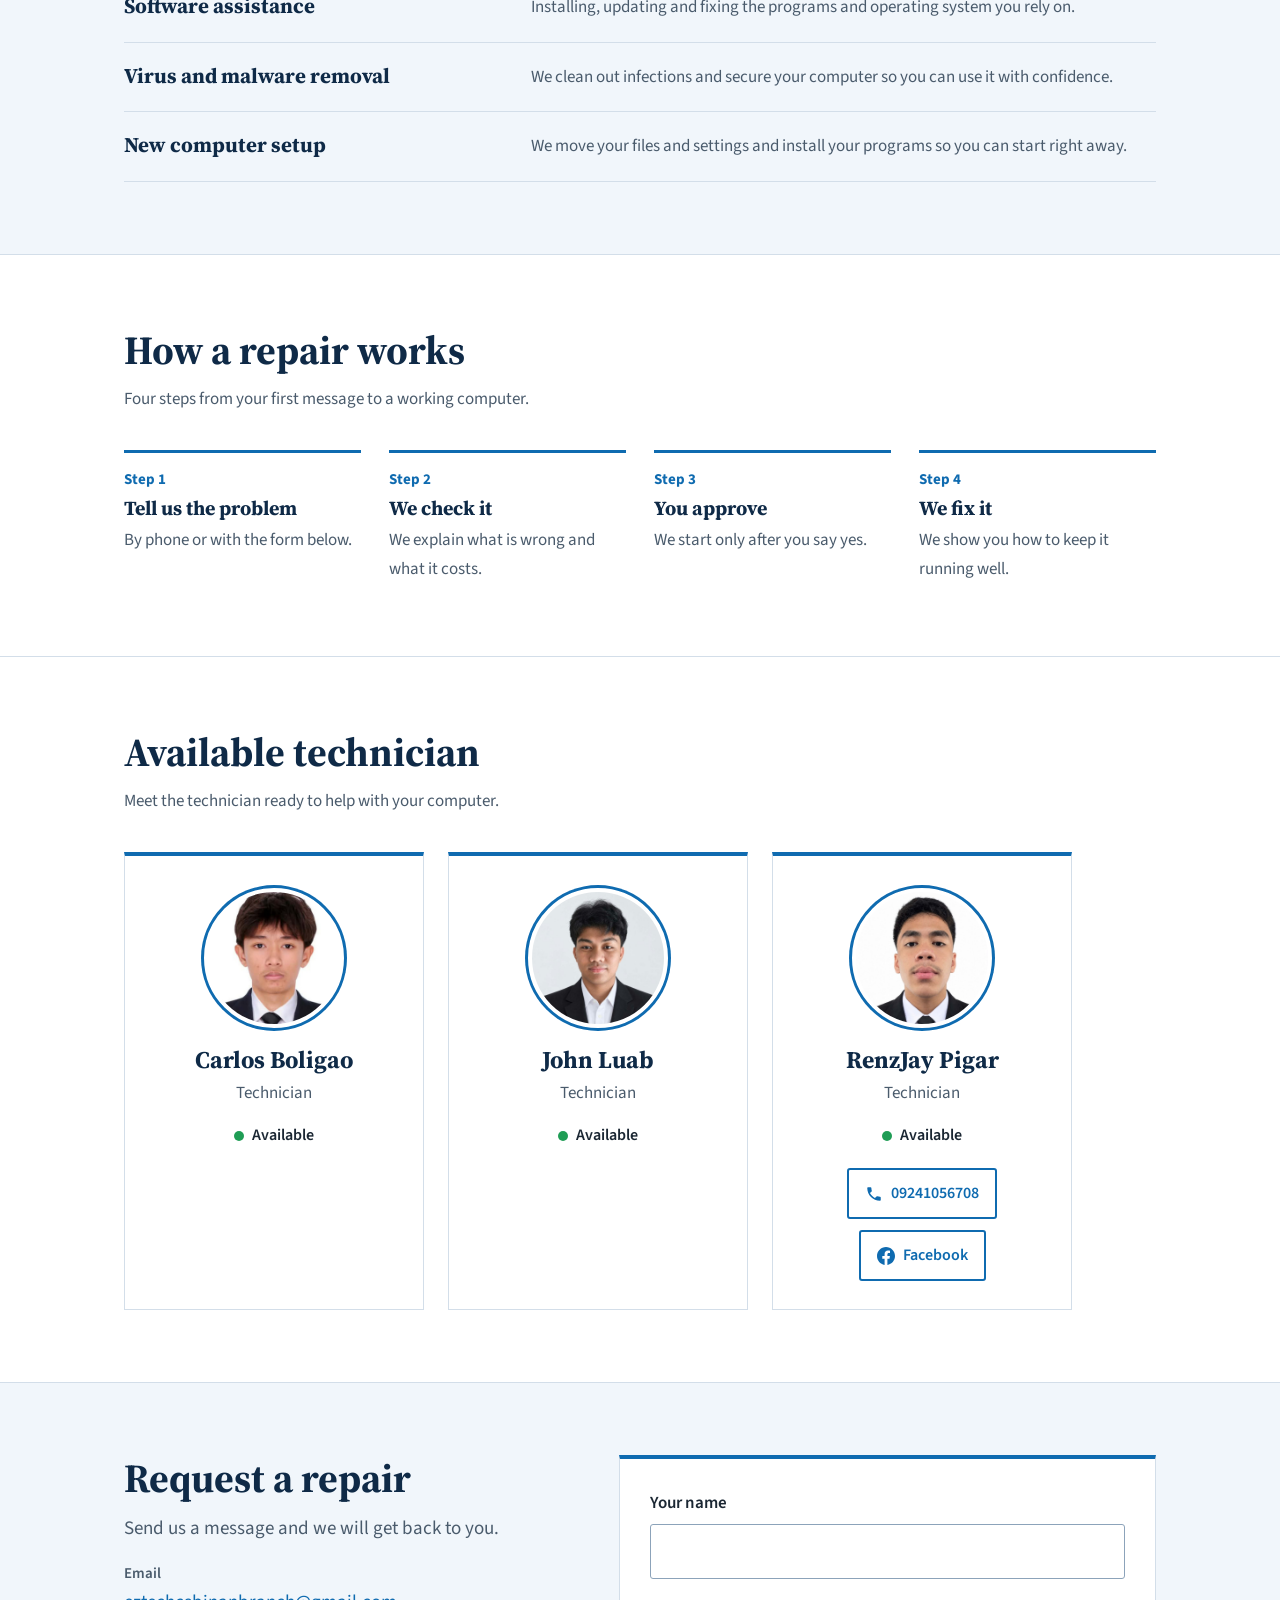
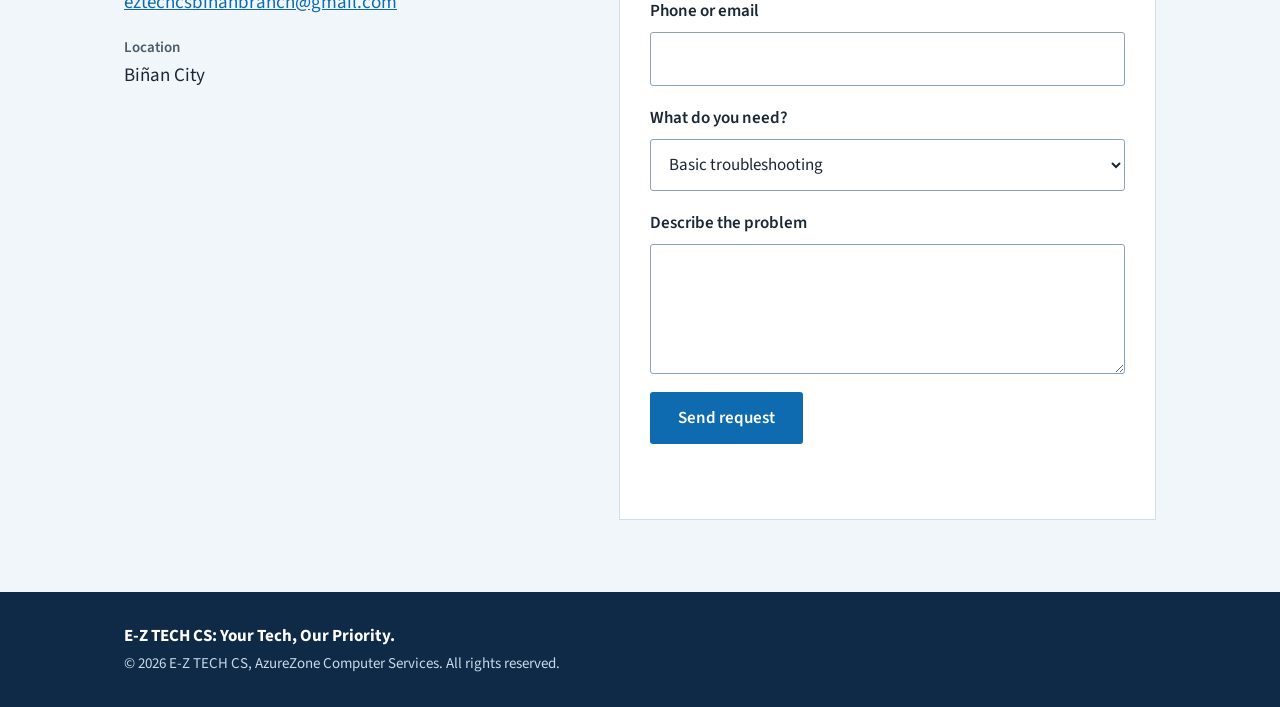
==== commit 6e149121: "Add files via upload" ====
--- a/index.html
+++ b/index.html
@@ -33,19 +33,47 @@
 <a class="btn" href="/contact">Request a repair</a>
 </div>
 <div class="monitor-wrap" aria-hidden="true">
-<div class="monitor">
-<div class="screen">
-<div class="bar"><i></i><i></i><i></i></div>
-<p class="cap">System check</p>
+<div class="scene">
+<svg class="pc" viewBox="0 0 460 360" xmlns="http://www.w3.org/2000/svg">
+<defs>
+<clipPath id="caseClip"><rect x="40" y="36" width="300" height="270" rx="16"/></clipPath>
+<linearGradient id="scanG" x1="0" y1="0" x2="0" y2="1"><stop offset="0" stop-color="#0F6BB0" stop-opacity="0"/><stop offset="1" stop-color="#0F6BB0" stop-opacity=".35"/></linearGradient>
+</defs>
+<circle class="halo" cx="215" cy="180" r="172"/>
+<rect x="40" y="36" width="300" height="270" rx="16" fill="#fff" stroke="#0F2A47" stroke-width="5"/>
+<rect x="58" y="54" width="264" height="234" rx="8" fill="#EAF3FB" stroke="#B9D0E4" stroke-width="2"/>
+<g class="traces" fill="none" stroke="#6FB0E3" stroke-width="3" stroke-linecap="round" stroke-dasharray="6 10">
+<path d="M150 150H120V130"/><path d="M230 124H262"/><path d="M230 176H300V158"/><path d="M190 190V226"/>
+</g>
+<circle cx="100" cy="100" r="32" fill="#fff" stroke="#0F2A47" stroke-width="3"/>
+<g class="fan1"><ellipse cx="100" cy="84" rx="8" ry="15" fill="#0F6BB0" transform="rotate(0 100 100)"/><ellipse cx="100" cy="84" rx="8" ry="15" fill="#0F6BB0" transform="rotate(90 100 100)"/><ellipse cx="100" cy="84" rx="8" ry="15" fill="#0F6BB0" transform="rotate(180 100 100)"/><ellipse cx="100" cy="84" rx="8" ry="15" fill="#0F6BB0" transform="rotate(270 100 100)"/></g>
+<circle cx="100" cy="100" r="6" fill="#0F2A47"/>
+<rect class="cpu-glow" x="146" y="106" width="88" height="88" rx="11" fill="none" stroke="#4DA8E8" stroke-width="3"/>
+<rect x="150" y="110" width="80" height="80" rx="8" fill="#0F2A47"/>
+<rect x="164" y="124" width="52" height="52" rx="4" fill="#1D3A5C" stroke="#4DA8E8" stroke-width="2"/>
+<rect x="262" y="72" width="12" height="84" rx="2" fill="#0F6BB0"/><rect x="280" y="72" width="12" height="84" rx="2" fill="#0F6BB0"/><rect x="298" y="72" width="12" height="84" rx="2" fill="#0F6BB0"/>
+<circle class="led" cx="268" cy="80" r="2.5" fill="#5FD39A"/><circle class="led" cx="286" cy="80" r="2.5" fill="#5FD39A" style="animation-delay:.5s"/><circle class="led" cx="304" cy="80" r="2.5" fill="#5FD39A" style="animation-delay:1s"/>
+<rect x="80" y="226" width="220" height="40" rx="6" fill="#0F2A47"/>
+<circle cx="130" cy="246" r="16" fill="#1D3A5C" stroke="#4DA8E8" stroke-width="2"/>
+<g class="fan2"><ellipse cx="130" cy="239" rx="3.5" ry="7.5" fill="#4DA8E8" transform="rotate(0 130 246)"/><ellipse cx="130" cy="239" rx="3.5" ry="7.5" fill="#4DA8E8" transform="rotate(90 130 246)"/><ellipse cx="130" cy="239" rx="3.5" ry="7.5" fill="#4DA8E8" transform="rotate(180 130 246)"/><ellipse cx="130" cy="239" rx="3.5" ry="7.5" fill="#4DA8E8" transform="rotate(270 130 246)"/></g>
+<circle cx="190" cy="246" r="16" fill="#1D3A5C" stroke="#4DA8E8" stroke-width="2"/>
+<g class="fan3"><ellipse cx="190" cy="239" rx="3.5" ry="7.5" fill="#4DA8E8" transform="rotate(0 190 246)"/><ellipse cx="190" cy="239" rx="3.5" ry="7.5" fill="#4DA8E8" transform="rotate(90 190 246)"/><ellipse cx="190" cy="239" rx="3.5" ry="7.5" fill="#4DA8E8" transform="rotate(180 190 246)"/><ellipse cx="190" cy="239" rx="3.5" ry="7.5" fill="#4DA8E8" transform="rotate(270 190 246)"/></g>
+<circle class="dust" cx="120" cy="170" r="3" fill="#8FB1CC" style="animation-delay:0s"/><circle class="dust" cx="250" cy="205" r="2.5" fill="#8FB1CC" style="animation-delay:0.7s"/><circle class="dust" cx="98" cy="205" r="2.5" fill="#8FB1CC" style="animation-delay:1.4s"/><circle class="dust" cx="282" cy="182" r="3" fill="#8FB1CC" style="animation-delay:2.1s"/><circle class="dust" cx="172" cy="218" r="2.5" fill="#8FB1CC" style="animation-delay:2.8s"/><circle class="dust" cx="232" cy="98" r="3" fill="#8FB1CC" style="animation-delay:3.4s"/>
+<g clip-path="url(#caseClip)"><g class="scan"><rect x="40" y="36" width="300" height="60" fill="url(#scanG)"/><rect x="40" y="94" width="300" height="3" fill="#0F6BB0"/></g></g>
+<g class="gear"><circle cx="405" cy="70" r="24" fill="none" stroke="#0F6BB0" stroke-width="10" stroke-dasharray="9.42 9.42"/><circle cx="405" cy="70" r="19" fill="#0F6BB0"/><circle cx="405" cy="70" r="8" fill="#EAF3FB"/></g>
+<g class="gear2"><circle cx="432" cy="106" r="14" fill="none" stroke="#0F2A47" stroke-width="7" stroke-dasharray="5.5 5.5"/><circle cx="432" cy="106" r="11" fill="#0F2A47"/><circle cx="432" cy="106" r="5" fill="#EAF3FB"/></g>
+<g class="badge-ok"><circle cx="330" cy="296" r="22" fill="#1F9D55" stroke="#fff" stroke-width="4"/><path d="M320 296l7 8 13-16" fill="none" stroke="#fff" stroke-width="5" stroke-linecap="round" stroke-linejoin="round"/></g>
+</svg>
+<div class="status">
+<p class="cap">Servicing in progress</p>
 <ul class="log">
-<li>Scanning your system</li>
-<li>Removing threats</li>
-<li>Updating software</li>
+<li>Cleaning dust and fans</li>
+<li>Running diagnostics</li>
+<li>Updating drivers</li>
 <li>Ready to use</li>
 </ul>
 <div class="progress"><span></span></div>
 </div>
-<div class="neck"></div><div class="base"></div>
 </div>
 </div>
 </div>
--- a/style.css
+++ b/style.css
@@ -36,13 +36,7 @@
 .copy h1{animation:rise .9s cubic-bezier(.2,.7,.2,1) 2.1s both}
 .copy p{animation:rise .9s cubic-bezier(.2,.7,.2,1) 2.35s both}
 .copy .btn{animation:rise .9s cubic-bezier(.2,.7,.2,1) 2.6s both}
-.monitor-wrap{animation:rise 1s cubic-bezier(.2,.7,.2,1) 2.4s both}
-.monitor{max-width:430px;margin:0 auto;animation:float 6s ease-in-out 3.4s infinite}
-.screen{background:var(--navy);border:9px solid #1D3A5C;border-radius:12px;padding:18px 20px 22px;box-shadow:0 26px 50px rgba(15,42,71,.28)}
-.bar{display:flex;gap:7px;margin-bottom:14px}
-.bar i{width:10px;height:10px;border-radius:50%;background:#3B5F86}
-.screen .cap{margin:0 0 12px;font:600 15px "Source Sans 3",sans-serif;color:#9FC4E6}
-.log{list-style:none;margin:0;padding:0;min-height:128px}
+.log{list-style:none;margin:0;padding:0;min-height:104px}
 .log li{display:flex;align-items:center;gap:12px;color:#E6F1FC;font-size:17px;line-height:1;padding:8px 0;opacity:0}
 .log li::before{content:"";width:10px;height:10px;border-radius:50%;background:#4DA8E8;flex:none}
 .log li:last-child::before{background:#5FD39A}
@@ -52,8 +46,30 @@
 .log li:nth-child(4){animation:l4 9s linear infinite}
 .progress{height:8px;border-radius:4px;background:#1D3A5C;overflow:hidden;margin-top:14px}
 .progress span{display:block;height:100%;background:#4DA8E8;animation:fill 9s linear infinite}
-.neck{width:96px;height:26px;margin:0 auto;background:#C9D6E3;clip-path:polygon(22% 0,78% 0,100% 100%,0 100%)}
-.base{width:190px;height:8px;margin:0 auto;background:#B3C3D3;border-radius:4px}
+.monitor-wrap{animation:rise 1s cubic-bezier(.2,.7,.2,1) 2.4s both}
+.scene{max-width:460px;margin:0 auto}
+.pc{display:block;width:100%;height:auto;overflow:visible;animation:float 7s ease-in-out 3.4s infinite}
+.halo{fill:#DCEAF7}
+.traces path{animation:flow 1.1s linear infinite}
+.cpu-glow{animation:glow 2.4s ease-in-out infinite}
+.fan1{transform-origin:100px 100px;animation:spin 1.6s linear infinite}
+.fan2{transform-origin:130px 246px;animation:spin 1.1s linear infinite}
+.fan3{transform-origin:190px 246px;animation:spin 1.1s linear infinite}
+.gear{transform-origin:405px 70px;animation:spin 10s linear infinite}
+.gear2{transform-origin:432px 106px;animation:spin 10s linear infinite reverse}
+.led{animation:blink 1.6s steps(1) infinite}
+.dust{opacity:.6;animation:dust 4s ease-out infinite}
+.scan{opacity:0;animation:scan 5s ease-in-out infinite}
+.badge-ok{transform-origin:330px 296px;animation:ok 8s ease infinite}
+.status{position:relative;width:min(310px,88%);margin:-34px auto 0;background:var(--navy);border:3px solid #1D3A5C;border-radius:10px;padding:14px 18px 18px;box-shadow:0 18px 36px rgba(15,42,71,.28)}
+.status .cap{margin:0 0 8px;font:600 14px "Source Sans 3",sans-serif;color:#9FC4E6}
+@keyframes spin{to{transform:rotate(360deg)}}
+@keyframes flow{to{stroke-dashoffset:-16}}
+@keyframes glow{0%,100%{opacity:.25;stroke-width:2}50%{opacity:1;stroke-width:5}}
+@keyframes blink{0%{opacity:1}50%{opacity:.25}}
+@keyframes dust{0%{transform:translate(0,0);opacity:0}15%{opacity:.7}100%{transform:translate(14px,-44px);opacity:0}}
+@keyframes scan{0%{transform:translateY(-70px);opacity:0}10%,90%{opacity:1}100%{transform:translateY(300px);opacity:0}}
+@keyframes ok{0%,58%{transform:scale(0);opacity:0}66%{transform:scale(1.2);opacity:1}72%,94%{transform:scale(1);opacity:1}100%{transform:scale(0);opacity:0}}
 .infobar{position:relative;z-index:1;background:#fff;border-top:1px solid var(--line);animation:rise .8s ease 2.9s both}
 .infobar .wrap{display:flex;flex-wrap:wrap;gap:6px 48px;padding-top:16px;padding-bottom:16px}
 .infobar b{font-weight:600;color:var(--muted);font-size:15px;margin-right:10px}
@@ -145,7 +161,7 @@
 @media(max-width:860px){
 .hero .main{padding:40px 0}
 .hero .main .wrap,.about .wrap,.contact .wrap,.row{grid-template-columns:1fr}
-.monitor{max-width:340px}
+.scene{max-width:380px}
 .steps{grid-template-columns:1fr 1fr}
 .menu-btn{display:flex}
 .top nav{flex-basis:100%;max-height:0;overflow:hidden;visibility:hidden;display:flex;flex-direction:column;transition:max-height .3s ease,visibility 0s .3s}
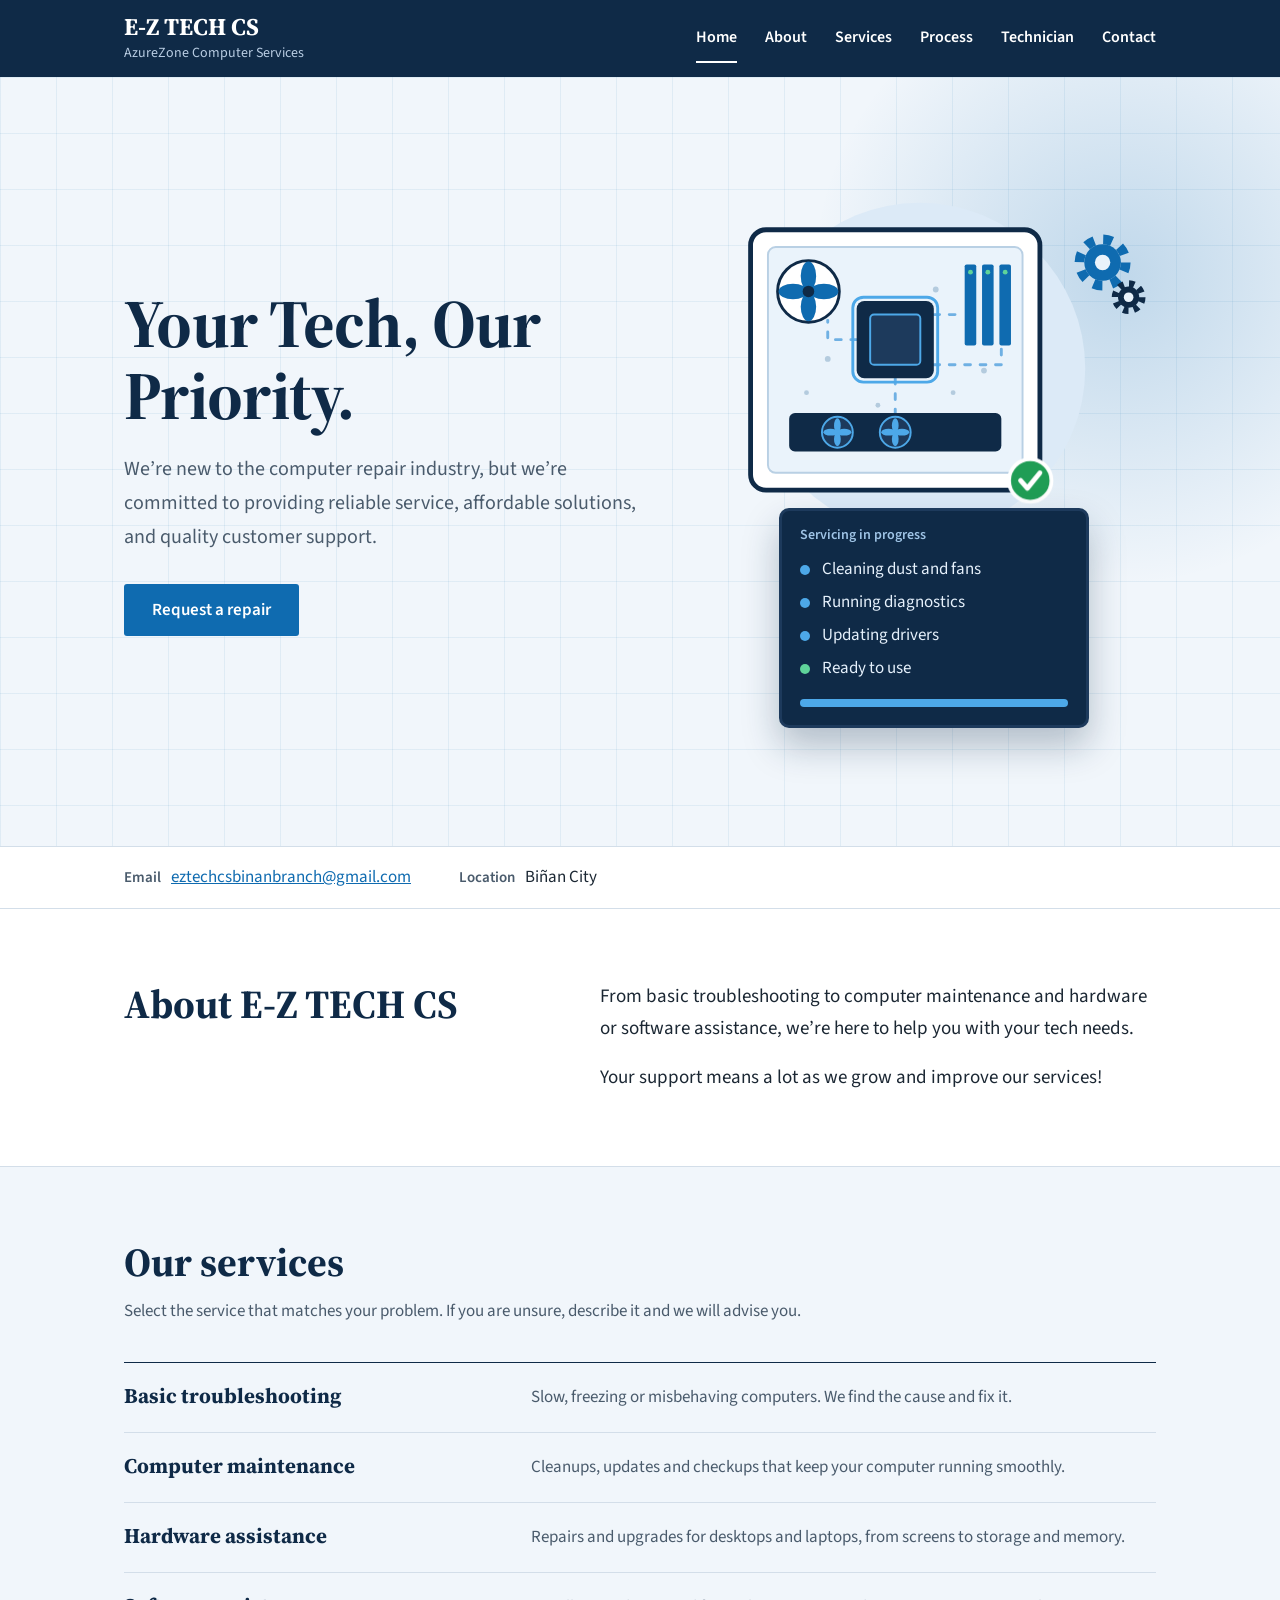
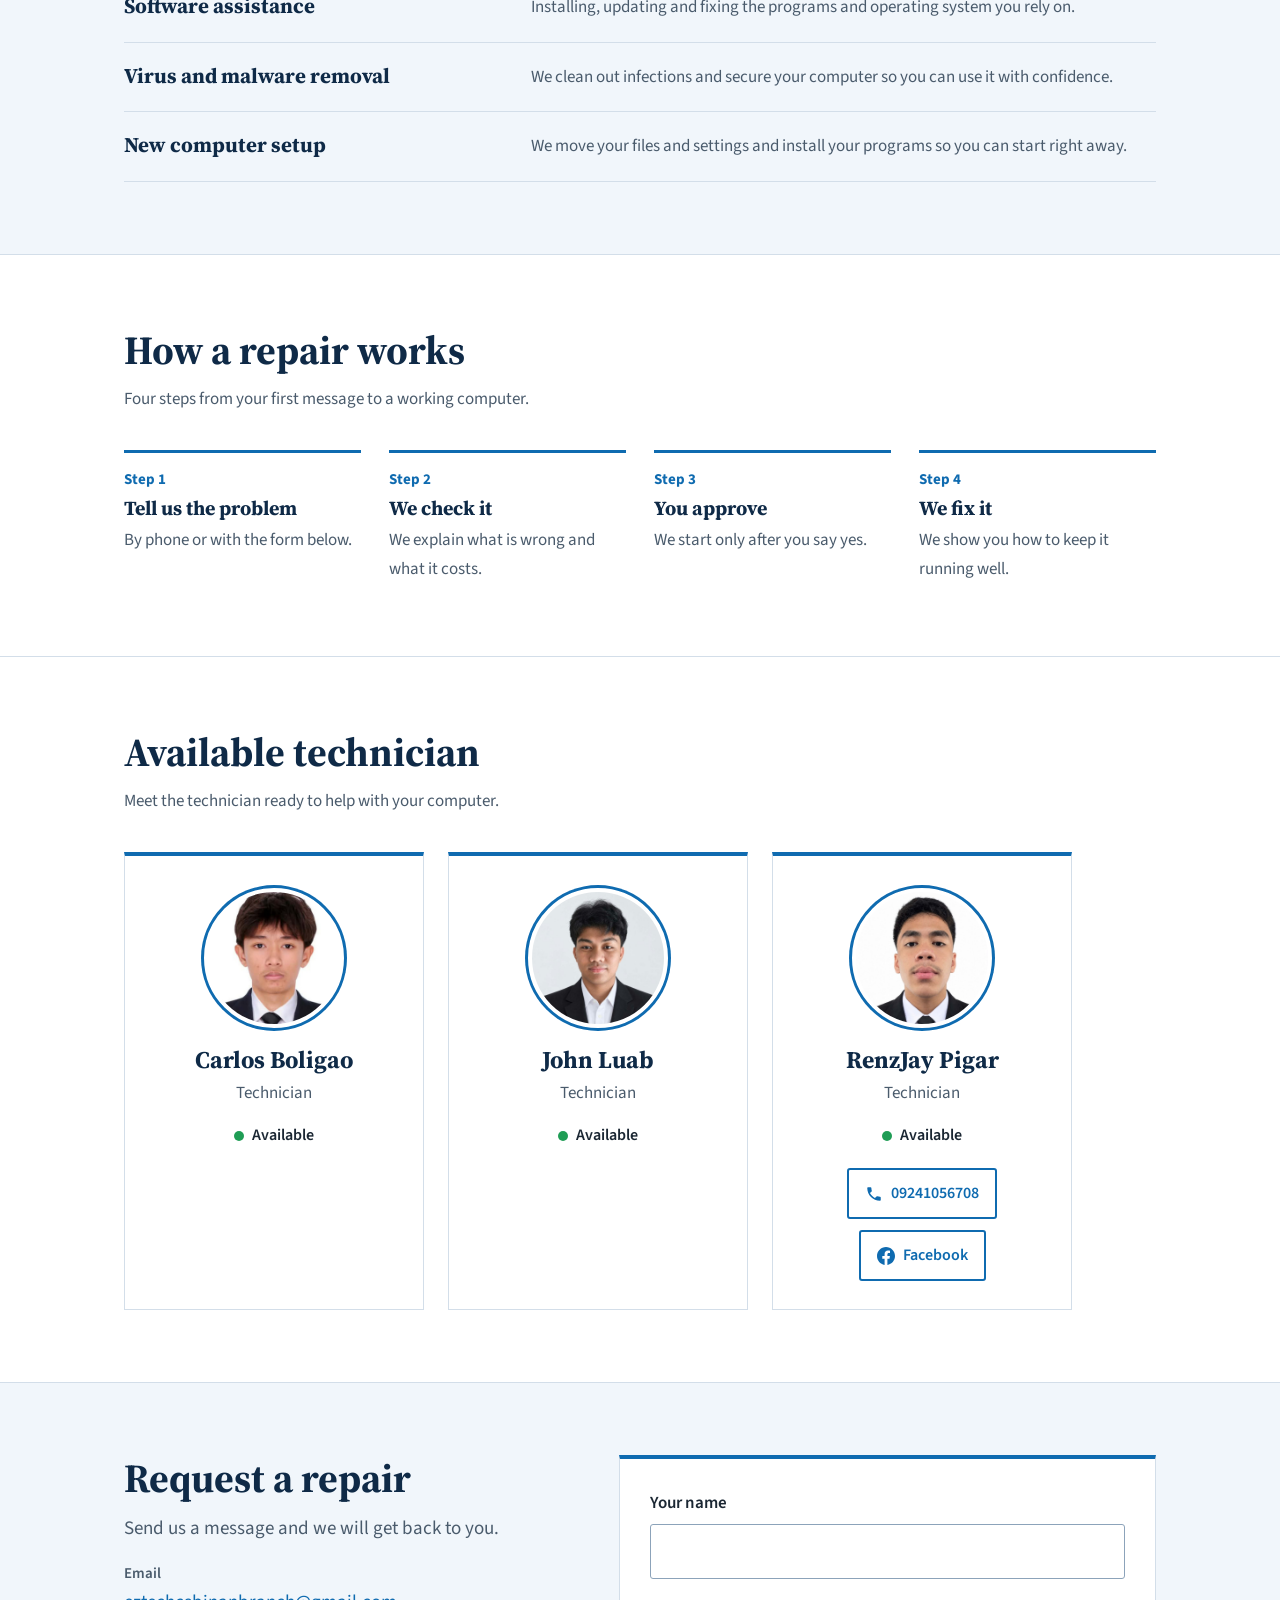
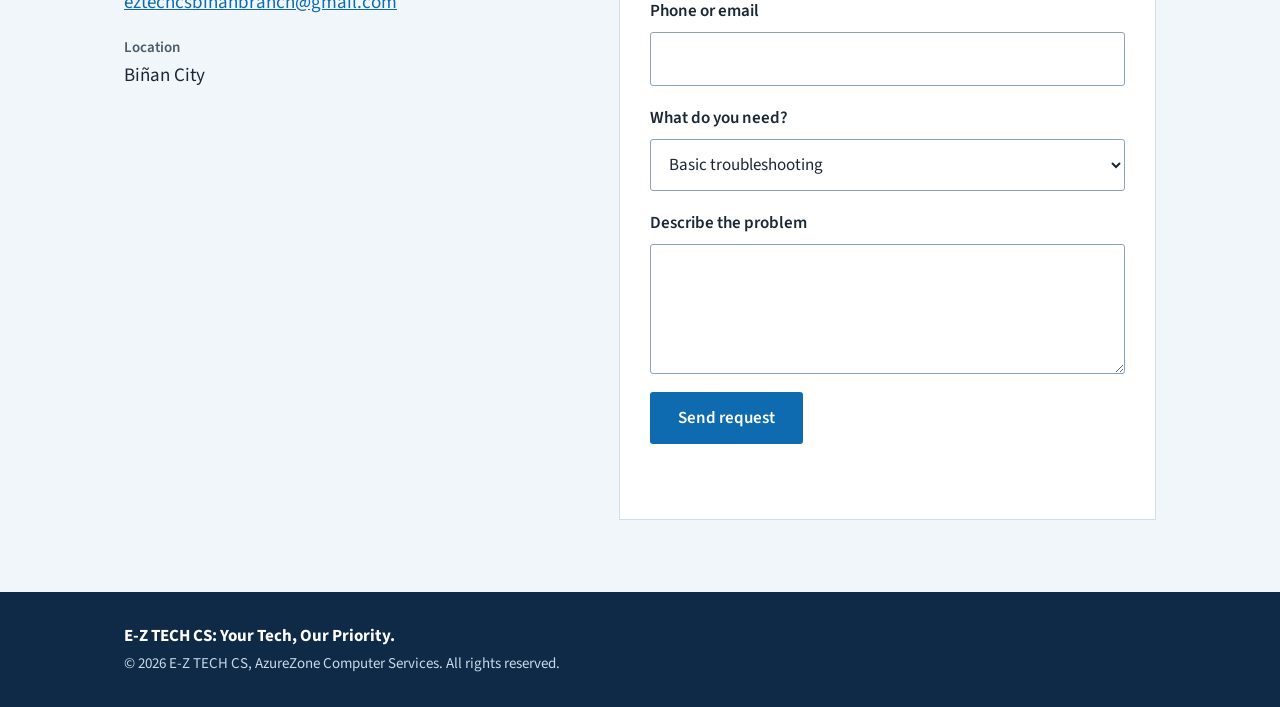
==== commit df97e142: "Add files via upload" ====
--- a/index.html
+++ b/index.html
@@ -33,6 +33,8 @@
 <a class="btn" href="/contact">Request a repair</a>
 </div>
 <div class="monitor-wrap" aria-hidden="true">
+<div class="slides">
+<div class="slide on run">
 <div class="scene">
 <svg class="pc" viewBox="0 0 460 360" xmlns="http://www.w3.org/2000/svg">
 <defs>
@@ -73,6 +75,24 @@
 <li>Ready to use</li>
 </ul>
 <div class="progress"><span></span></div>
+</div>
+</div>
+</div>
+<div class="slide">
+<div class="monitor">
+<div class="screen">
+<div class="bar"><i></i><i></i><i></i></div>
+<p class="cap">System check</p>
+<ul class="log">
+<li>Scanning your system</li>
+<li>Removing threats</li>
+<li>Updating software</li>
+<li>Ready to use</li>
+</ul>
+<div class="progress"><span></span></div>
+</div>
+<div class="neck"></div><div class="base"></div>
+</div>
 </div>
 </div>
 </div>
--- a/style.css
+++ b/style.css
@@ -40,27 +40,43 @@
 .log li{display:flex;align-items:center;gap:12px;color:#E6F1FC;font-size:17px;line-height:1;padding:8px 0;opacity:0}
 .log li::before{content:"";width:10px;height:10px;border-radius:50%;background:#4DA8E8;flex:none}
 .log li:last-child::before{background:#5FD39A}
-.log li:nth-child(1){animation:l1 9s linear infinite}
-.log li:nth-child(2){animation:l2 9s linear infinite}
-.log li:nth-child(3){animation:l3 9s linear infinite}
-.log li:nth-child(4){animation:l4 9s linear infinite}
+.run .log li:nth-child(1){animation:l1 9s linear 1 forwards}
+.run .log li:nth-child(2){animation:l2 9s linear 1 forwards}
+.run .log li:nth-child(3){animation:l3 9s linear 1 forwards}
+.run .log li:nth-child(4){animation:l4 9s linear 1 forwards}
 .progress{height:8px;border-radius:4px;background:#1D3A5C;overflow:hidden;margin-top:14px}
-.progress span{display:block;height:100%;background:#4DA8E8;animation:fill 9s linear infinite}
+.progress span{display:block;height:100%;width:4%;background:#4DA8E8}
+.run .progress span{animation:fill 9s linear 1 forwards}
 .monitor-wrap{animation:rise 1s cubic-bezier(.2,.7,.2,1) 2.4s both}
 .scene{max-width:460px;margin:0 auto}
 .pc{display:block;width:100%;height:auto;overflow:visible;animation:float 7s ease-in-out 3.4s infinite}
 .halo{fill:#DCEAF7}
-.traces path{animation:flow 1.1s linear infinite}
-.cpu-glow{animation:glow 2.4s ease-in-out infinite}
-.fan1{transform-origin:100px 100px;animation:spin 1.6s linear infinite}
-.fan2{transform-origin:130px 246px;animation:spin 1.1s linear infinite}
-.fan3{transform-origin:190px 246px;animation:spin 1.1s linear infinite}
-.gear{transform-origin:405px 70px;animation:spin 10s linear infinite}
-.gear2{transform-origin:432px 106px;animation:spin 10s linear infinite reverse}
-.led{animation:blink 1.6s steps(1) infinite}
-.dust{opacity:.6;animation:dust 4s ease-out infinite}
-.scan{opacity:0;animation:scan 5s ease-in-out infinite}
-.badge-ok{transform-origin:330px 296px;animation:ok 8s ease infinite}
+.run .traces path{animation:flow 1.1s linear infinite}
+.run .cpu-glow{animation:glow 2.4s ease-in-out infinite}
+.fan1{transform-origin:100px 100px}.fan2{transform-origin:130px 246px}.fan3{transform-origin:190px 246px}
+.run .fan1{animation:spin 1.6s linear infinite}
+.run .fan2,.run .fan3{animation:spin 1.1s linear infinite}
+.gear{transform-origin:405px 70px}.gear2{transform-origin:432px 106px}
+.run .gear{animation:spin 10s linear infinite}
+.run .gear2{animation:spin 10s linear infinite reverse}
+.run .led{animation:blink 1.6s steps(1) infinite}
+.dust{opacity:.6}
+.run .dust{animation:dust 4s ease-out infinite}
+.scan{opacity:0}
+.run .scan{animation:scan 5s ease-in-out infinite}
+.badge-ok{transform-origin:330px 296px}
+.run .badge-ok{animation:ok 9s ease 1 forwards}
+/* two-slide hero visual */
+.slides{display:grid;align-items:center;max-width:460px;margin:0 auto}
+.slide{grid-area:1/1;opacity:0;visibility:hidden;transition:opacity .6s ease,visibility 0s .6s}
+.slide.on{opacity:1;visibility:visible;transition:opacity .6s ease}
+.monitor{max-width:430px;margin:0 auto;animation:float 6s ease-in-out infinite}
+.screen{background:var(--navy);border:9px solid #1D3A5C;border-radius:12px;padding:18px 20px 22px;box-shadow:0 26px 50px rgba(15,42,71,.28)}
+.bar{display:flex;gap:7px;margin-bottom:14px}
+.bar i{width:10px;height:10px;border-radius:50%;background:#3B5F86}
+.screen .cap{margin:0 0 12px;font:600 15px "Source Sans 3",sans-serif;color:#9FC4E6}
+.neck{width:96px;height:26px;margin:0 auto;background:#C9D6E3;clip-path:polygon(22% 0,78% 0,100% 100%,0 100%)}
+.base{width:190px;height:8px;margin:0 auto;background:#B3C3D3;border-radius:4px}
 .status{position:relative;width:min(310px,88%);margin:-34px auto 0;background:var(--navy);border:3px solid #1D3A5C;border-radius:10px;padding:14px 18px 18px;box-shadow:0 18px 36px rgba(15,42,71,.28)}
 .status .cap{margin:0 0 8px;font:600 14px "Source Sans 3",sans-serif;color:#9FC4E6}
 @keyframes spin{to{transform:rotate(360deg)}}
@@ -69,7 +85,7 @@
 @keyframes blink{0%{opacity:1}50%{opacity:.25}}
 @keyframes dust{0%{transform:translate(0,0);opacity:0}15%{opacity:.7}100%{transform:translate(14px,-44px);opacity:0}}
 @keyframes scan{0%{transform:translateY(-70px);opacity:0}10%,90%{opacity:1}100%{transform:translateY(300px);opacity:0}}
-@keyframes ok{0%,58%{transform:scale(0);opacity:0}66%{transform:scale(1.2);opacity:1}72%,94%{transform:scale(1);opacity:1}100%{transform:scale(0);opacity:0}}
+@keyframes ok{0%,58%{transform:scale(0);opacity:0}66%{transform:scale(1.2);opacity:1}72%,100%{transform:scale(1);opacity:1}}
 .infobar{position:relative;z-index:1;background:#fff;border-top:1px solid var(--line);animation:rise .8s ease 2.9s both}
 .infobar .wrap{display:flex;flex-wrap:wrap;gap:6px 48px;padding-top:16px;padding-bottom:16px}
 .infobar b{font-weight:600;color:var(--muted);font-size:15px;margin-right:10px}
@@ -91,11 +107,11 @@
 @keyframes drift{to{background-position:56px 56px}}
 @keyframes sway{to{transform:translate(-80px,60px)}}
 @keyframes float{50%{transform:translateY(-10px)}}
-@keyframes fill{0%{width:4%}62%,92%{width:100%}100%{width:4%}}
-@keyframes l1{0%{opacity:0}5%,92%{opacity:1}100%{opacity:0}}
-@keyframes l2{0%,20%{opacity:0}26%,92%{opacity:1}100%{opacity:0}}
-@keyframes l3{0%,40%{opacity:0}46%,92%{opacity:1}100%{opacity:0}}
-@keyframes l4{0%,62%{opacity:0}68%,92%{opacity:1}100%{opacity:0}}
+@keyframes fill{0%{width:4%}68%,100%{width:100%}}
+@keyframes l1{0%{opacity:0}5%,100%{opacity:1}}
+@keyframes l2{0%,20%{opacity:0}26%,100%{opacity:1}}
+@keyframes l3{0%,40%{opacity:0}46%,100%{opacity:1}}
+@keyframes l4{0%,62%{opacity:0}68%,100%{opacity:1}}
 
 section{padding:72px 0}
 h2.title{margin:0 0 12px;font-size:clamp(30px,4vw,40px);line-height:1.15}
@@ -171,4 +187,4 @@
 .top nav a[aria-current="true"]{background:rgba(255,255,255,.1);padding-left:12px;border-bottom-color:rgba(255,255,255,.16)}
 }
 @media(max-width:560px){.steps{grid-template-columns:1fr}}
-@media(prefers-reduced-motion:reduce){html{scroll-behavior:auto}*,*::before,*::after{animation:none!important;transition:none!important}.intro{display:none}.log li{opacity:1}.progress span{width:100%}.reveal{opacity:1;transform:none}.top nav{transition:none}}
+@media(prefers-reduced-motion:reduce){html{scroll-behavior:auto}*,*::before,*::after{animation:none!important;transition:none!important}.intro{display:none}.slide{transition:none}.slide:not(.on){display:none}.log li{opacity:1}.progress span{width:100%}.reveal{opacity:1;transform:none}.top nav{transition:none}}
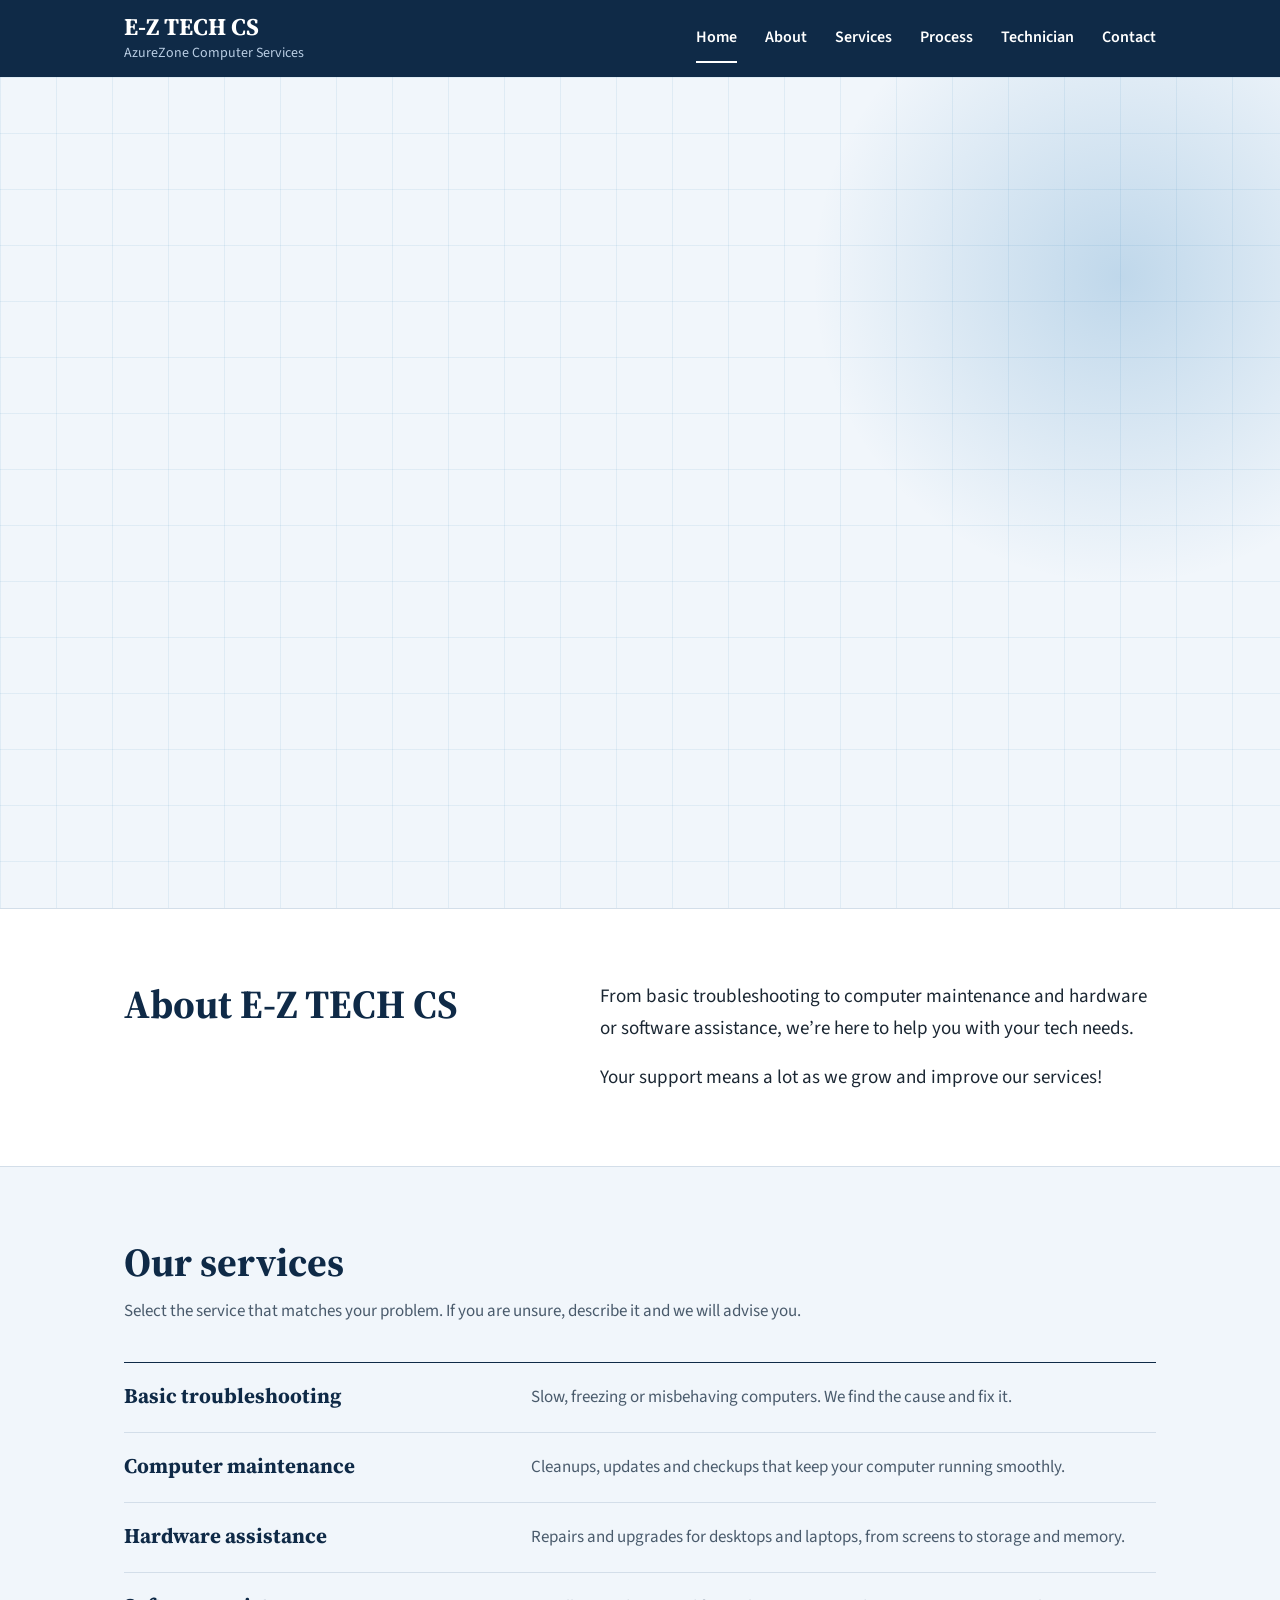
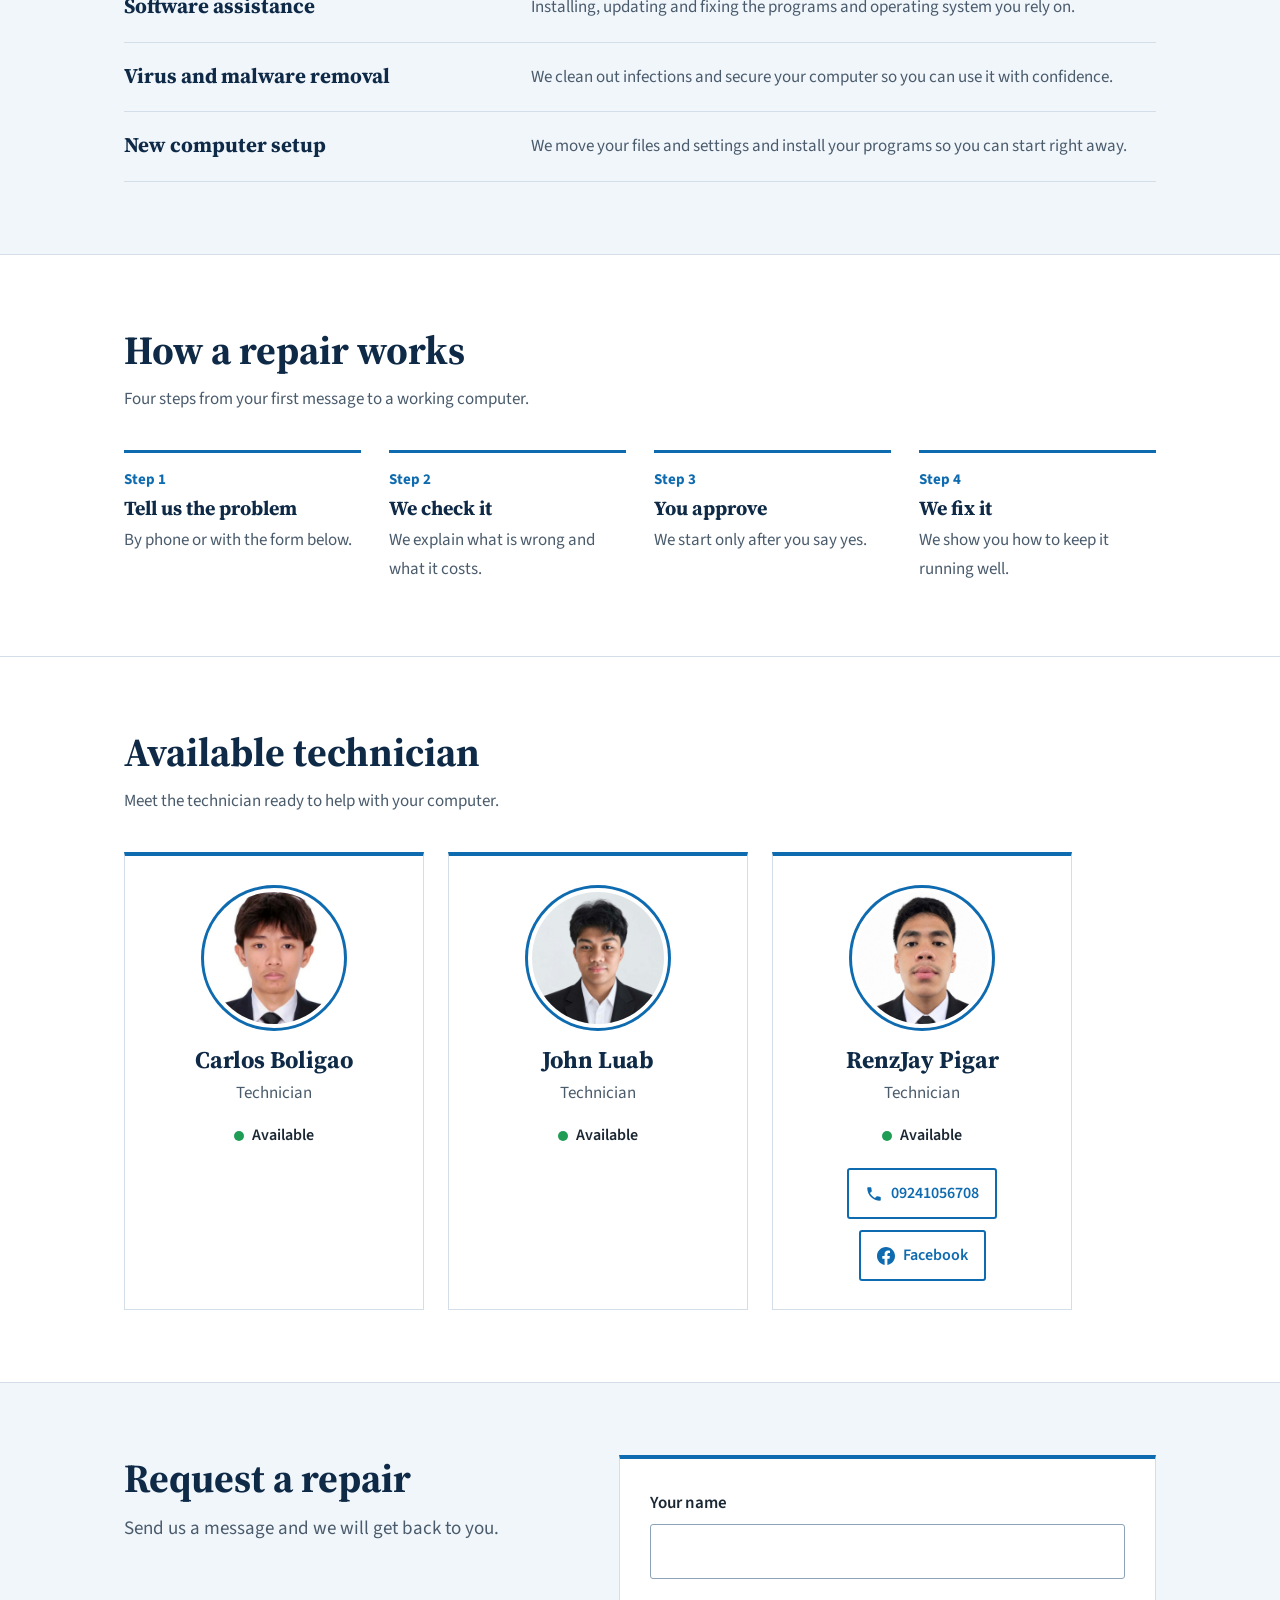
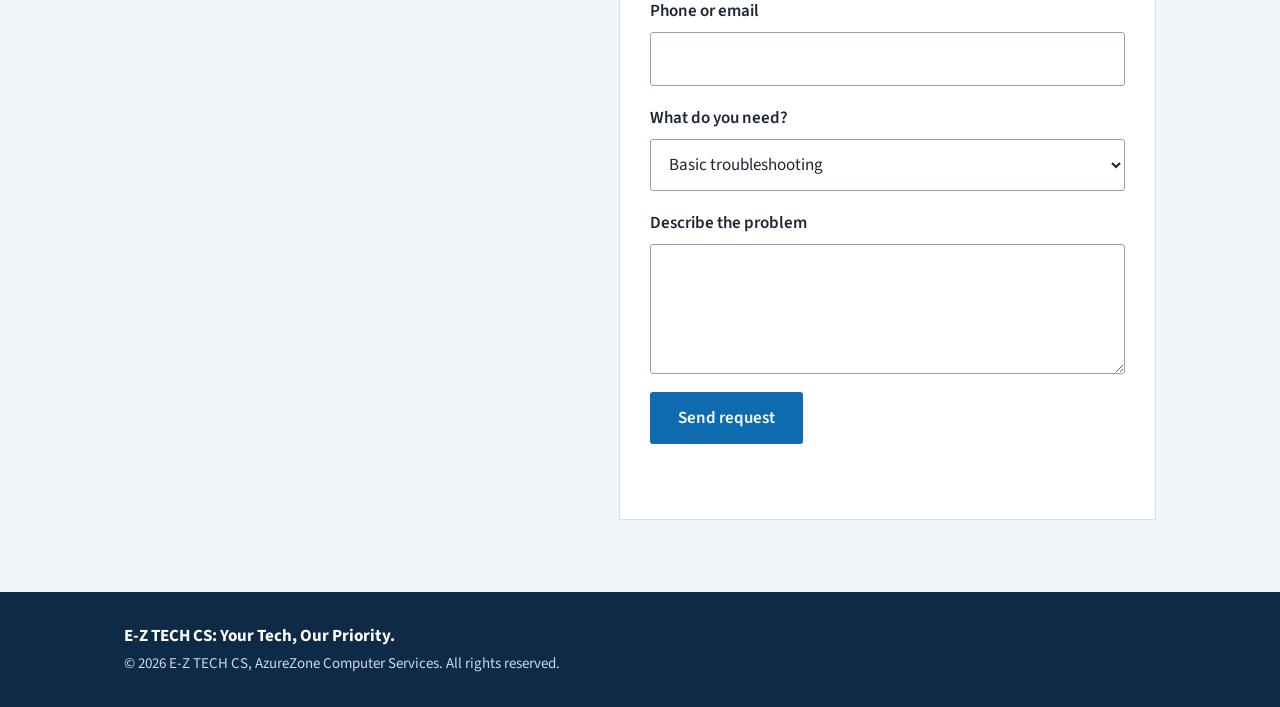
==== commit bfef621a: "Add files via upload" ====
--- a/index.html
+++ b/index.html
@@ -4,6 +4,17 @@
 <meta charset="utf-8">
 <base href="/">
 <meta name="viewport" content="width=device-width, initial-scale=1">
+<script>
+(function(){
+var d=document.documentElement;d.classList.add('js');
+function go(){if(d.classList.contains('ready'))return;d.classList.add('ready');document.dispatchEvent(new Event('siteready'))}
+if(window.matchMedia&&window.matchMedia('(prefers-reduced-motion: reduce)').matches){go();return}
+var t0=Date.now(),MIN=3300;
+window.addEventListener('load',function(){setTimeout(go,Math.max(0,MIN-(Date.now()-t0)))});
+setTimeout(go,8000);
+})();
+</script>
+<noscript><style>.intro{display:none}</style></noscript>
 <title>E-Z TECH CS | Computer Repair Services</title>
 <meta name="description" content="E-Z TECH CS (AzureZone Computer Services) in Biñan City: reliable, affordable computer repair, troubleshooting, maintenance and hardware or software help.">
 <link rel="icon" type="image/png" href="Files/logo.png?v=1">
@@ -14,7 +25,31 @@
 <link rel="stylesheet" href="style.css">
 </head>
 <body>
-<div class="intro" aria-hidden="true"><div><b>E-Z TECH CS</b><small>AzureZone Computer Services</small><i></i></div></div>
+<div class="intro" aria-hidden="true">
+<div class="intro-in">
+<svg class="sketch" viewBox="0 0 300 200">
+<path class="draw" pathLength="1" style="--d:1.2s;--delay:.1s" stroke="#CFE6F7" stroke-width="4" d="M38 26 C 98 22 190 29 262 25 C 265 66 260 110 263 148 C 190 152 98 146 36 151 C 40 108 35 66 38 26 Z"/>
+<path class="draw" pathLength="1" style="--d:1.2s;--delay:.55s" stroke="#9ADFFF" stroke-width="1.5" opacity=".55" d="M41 30 C 101 26 188 33 259 29 C 261 69 262 108 260 144 C 192 149 100 151 39 147 C 42 108 39 70 41 30"/>
+<path class="draw" pathLength="1" style="--d:.5s;--delay:1.1s" stroke="#CFE6F7" stroke-width="4" d="M150 152 C 149 166 152 176 148 186"/>
+<path class="draw" pathLength="1" style="--d:.6s;--delay:1.3s" stroke="#CFE6F7" stroke-width="4" d="M104 188 C 140 184 178 190 198 186"/>
+<g class="l-gear"><path class="draw" pathLength="1" style="--d:.9s;--delay:1.4s" stroke="#4DA8E8" stroke-width="3.5" d="M145.2 67.1 L146.6 59.7 L153.7 60.1 L154.0 67.6 L159.1 69.6 L165.0 64.7 L170.7 70.8 L165.8 75.8 L168.6 82.0 L175.9 82.2 L176.4 89.0 L168.9 90.3 L165.8 95.3 L170.5 102.1 L165.2 106.9 L160.0 102.1 L154.7 103.8 L153.0 111.3 L146.6 111.6 L145.1 104.6 L140.1 102.0 L134.8 107.0 L128.9 101.8 L133.7 96.3 L131.9 90.3 L124.9 89.1 L124.1 82.7 L131.1 81.4 L133.1 76.4 L129.6 70.5 L134.9 65.0 L140.5 69.8 Z"/>
+<circle class="draw" pathLength="1" style="--d:.4s;--delay:2s" cx="150" cy="86" r="7" stroke="#4DA8E8" stroke-width="3"/></g>
+<path class="draw" pathLength="1" style="--d:.3s;--delay:2.1s" stroke="#FFD66B" stroke-width="3" d="M282 12 L283 28 M275 20 L291 19"/>
+<path class="draw" pathLength="1" style="--d:.3s;--delay:2.25s" stroke="#FFD66B" stroke-width="3" d="M16 168 L17 182 M10 175 L24 174"/>
+</svg>
+<div class="word" aria-hidden="true"><span style="--i:0;--r:0.5deg;--y:-0.2px">E</span><span style="--i:1;--r:2.2deg;--y:2.2px">-</span><span style="--i:2;--r:-0.2deg;--y:0.8px">Z</span><span class="sp"></span><span style="--i:3;--r:-2.8deg;--y:1.0px">T</span><span style="--i:4;--r:0.9deg;--y:2.5px">E</span><span style="--i:5;--r:2.1deg;--y:-1.1px">C</span><span style="--i:6;--r:-0.7deg;--y:0.8px">H</span><span class="sp"></span><span style="--i:7;--r:-3.1deg;--y:-0.2px">C</span><span style="--i:8;--r:-2.1deg;--y:-1.9px">S</span></div>
+<svg class="scribble" viewBox="0 0 280 24">
+<path class="draw" pathLength="1" style="--d:.6s;--delay:2.1s" stroke="#FFD66B" stroke-width="5" d="M4 12 C 40 5 82 17 122 9 S 196 14 270 6"/>
+<path class="draw" pathLength="1" style="--d:.4s;--delay:2.6s" stroke="#FFD66B" stroke-width="2.5" opacity=".8" d="M30 19 C 80 14 140 20 226 15"/>
+</svg>
+<p class="sub">AzureZone Computer Services</p>
+<svg class="l-bar" viewBox="0 0 240 14">
+<path d="M6 7 C 60 4 120 10 234 6" stroke="rgba(207,230,247,.25)" stroke-width="6"/>
+<path class="fill" pathLength="1" stroke="#4DA8E8" stroke-width="6" d="M6 7 C 60 4 120 10 234 6"/>
+</svg>
+<p class="load">Fixing things up<span class="dots"><i>.</i><i>.</i><i>.</i></span></p>
+</div>
+</div>
 <div class="top">
 <div class="wrap">
 <a class="logo" href="/home">E-Z TECH CS<span>AzureZone Computer Services</span></a>
@@ -98,12 +133,6 @@
 </div>
 </div>
 </div>
-<div class="infobar">
-<div class="wrap">
-<span><b>Email</b><a href="mailto:eztechcsbinanbranch@gmail.com">eztechcsbinanbranch@gmail.com</a></span>
-<span><b>Location</b>Biñan City</span>
-</div>
-</div>
 </div>
 
 <section class="about" id="about">
@@ -164,8 +193,6 @@
 <div class="info">
 <h2 class="title">Request a repair</h2>
 <p class="lead">Send us a message and we will get back to you.</p>
-<p><b>Email</b><a href="mailto:eztechcsbinanbranch@gmail.com">eztechcsbinanbranch@gmail.com</a></p>
-<p><b>Location</b>Biñan City</p>
 <p data-social-label hidden><b>Follow us</b></p>
 <div class="social" data-social hidden></div>
 </div>
--- a/style.css
+++ b/style.css
@@ -33,9 +33,6 @@
 .hero .main .wrap{display:grid;grid-template-columns:1.2fr 1fr;gap:56px;align-items:center;width:100%}
 h1{margin:0 0 20px;font-size:clamp(40px,6vw,68px);line-height:1.06;letter-spacing:-.01em}
 .hero p{margin:0 0 30px;font-size:20px;color:var(--muted);max-width:32em}
-.copy h1{animation:rise .9s cubic-bezier(.2,.7,.2,1) 2.1s both}
-.copy p{animation:rise .9s cubic-bezier(.2,.7,.2,1) 2.35s both}
-.copy .btn{animation:rise .9s cubic-bezier(.2,.7,.2,1) 2.6s both}
 .log{list-style:none;margin:0;padding:0;min-height:104px}
 .log li{display:flex;align-items:center;gap:12px;color:#E6F1FC;font-size:17px;line-height:1;padding:8px 0;opacity:0}
 .log li::before{content:"";width:10px;height:10px;border-radius:50%;background:#4DA8E8;flex:none}
@@ -47,7 +44,6 @@
 .progress{height:8px;border-radius:4px;background:#1D3A5C;overflow:hidden;margin-top:14px}
 .progress span{display:block;height:100%;width:4%;background:#4DA8E8}
 .run .progress span{animation:fill 9s linear 1 forwards}
-.monitor-wrap{animation:rise 1s cubic-bezier(.2,.7,.2,1) 2.4s both}
 .scene{max-width:460px;margin:0 auto}
 .pc{display:block;width:100%;height:auto;overflow:visible;animation:float 7s ease-in-out 3.4s infinite}
 .halo{fill:#DCEAF7}
@@ -77,6 +73,38 @@
 .screen .cap{margin:0 0 12px;font:600 15px "Source Sans 3",sans-serif;color:#9FC4E6}
 .neck{width:96px;height:26px;margin:0 auto;background:#C9D6E3;clip-path:polygon(22% 0,78% 0,100% 100%,0 100%)}
 .base{width:190px;height:8px;margin:0 auto;background:#B3C3D3;border-radius:4px}
+/* hero entrance (starts when the loader finishes) */
+.js:not(.ready) .copy h1,.js:not(.ready) .copy p,.js:not(.ready) .copy .btn,.js:not(.ready) .monitor-wrap{opacity:0}
+.js:not(.ready) body{overflow:hidden}
+.ready .copy h1{animation:rise .9s cubic-bezier(.2,.7,.2,1) .25s both}
+.ready .copy p{animation:rise .9s cubic-bezier(.2,.7,.2,1) .45s both}
+.ready .copy .btn{animation:rise .9s cubic-bezier(.2,.7,.2,1) .65s both}
+.ready .monitor-wrap{animation:rise 1s cubic-bezier(.2,.7,.2,1) .5s both}
+
+/* hand-drawn loading screen */
+.intro{position:fixed;inset:0;z-index:100;display:grid;place-items:center;text-align:center;padding:24px;color:#fff;background-color:var(--navy);background-image:linear-gradient(rgba(154,223,255,.06) 1px,transparent 1px),linear-gradient(90deg,rgba(154,223,255,.06) 1px,transparent 1px);background-size:34px 34px;animation:introOut .8s ease 8s forwards}
+.ready .intro{animation:introOut .8s ease 0s forwards}
+.intro-in{display:grid;justify-items:center;width:min(360px,92vw)}
+.intro svg{display:block;overflow:visible}
+.intro svg path,.intro svg circle{fill:none;stroke-linecap:round;stroke-linejoin:round}
+.sketch{width:min(300px,80vw);height:auto}
+.draw{stroke-dasharray:1;stroke-dashoffset:1;animation:draw var(--d,1s) ease-in-out var(--delay,0s) forwards}
+.l-gear{transform-origin:150px 86px;animation:spin 7s linear 2.2s infinite}
+.word{margin-top:10px;font:700 clamp(38px,11vw,58px)/1.1 "Source Serif 4",Georgia,serif;white-space:nowrap}
+.word span{display:inline-block;opacity:0;transform:translateY(10px) rotate(var(--r,0deg));animation:ink .5s ease forwards;animation-delay:calc(.5s + var(--i)*.08s)}
+.word .sp{display:inline-block;width:.28em}
+.scribble{width:min(250px,68vw);height:auto;margin-top:-2px}
+.intro .sub{margin:6px 0 0;font-size:16px;color:#B9CDE3;opacity:0;animation:fadein .7s ease 1.5s forwards}
+.intro .l-bar{width:min(240px,66vw);height:auto;margin-top:26px}
+.intro .fill{stroke-dasharray:1;stroke-dashoffset:1;animation:draw 3s cubic-bezier(.4,.1,.3,1) .3s forwards}
+.intro .load{margin:10px 0 0;font-size:15px;color:#9ADFFF;letter-spacing:.02em}
+.dots i{font-style:normal;opacity:.2;animation:dotpulse 1.2s infinite}
+.dots i:nth-child(2){animation-delay:.2s}.dots i:nth-child(3){animation-delay:.4s}
+@keyframes draw{to{stroke-dashoffset:0}}
+@keyframes ink{to{opacity:1;transform:translateY(var(--y,0)) rotate(var(--r,0deg))}}
+@keyframes fadein{to{opacity:1}}
+@keyframes dotpulse{0%,100%{opacity:.2}50%{opacity:1}}
+@keyframes introOut{to{opacity:0;visibility:hidden;transform:scale(1.03)}}
 .status{position:relative;width:min(310px,88%);margin:-34px auto 0;background:var(--navy);border:3px solid #1D3A5C;border-radius:10px;padding:14px 18px 18px;box-shadow:0 18px 36px rgba(15,42,71,.28)}
 .status .cap{margin:0 0 8px;font:600 14px "Source Sans 3",sans-serif;color:#9FC4E6}
 @keyframes spin{to{transform:rotate(360deg)}}
@@ -86,15 +114,8 @@
 @keyframes dust{0%{transform:translate(0,0);opacity:0}15%{opacity:.7}100%{transform:translate(14px,-44px);opacity:0}}
 @keyframes scan{0%{transform:translateY(-70px);opacity:0}10%,90%{opacity:1}100%{transform:translateY(300px);opacity:0}}
 @keyframes ok{0%,58%{transform:scale(0);opacity:0}66%{transform:scale(1.2);opacity:1}72%,100%{transform:scale(1);opacity:1}}
-.infobar{position:relative;z-index:1;background:#fff;border-top:1px solid var(--line);animation:rise .8s ease 2.9s both}
-.infobar .wrap{display:flex;flex-wrap:wrap;gap:6px 48px;padding-top:16px;padding-bottom:16px}
-.infobar b{font-weight:600;color:var(--muted);font-size:15px;margin-right:10px}
 
 /* intro screen */
-.intro{position:fixed;inset:0;z-index:100;display:grid;place-items:center;text-align:center;background:var(--navy);color:#fff;animation:introOut .7s ease 1.9s forwards}
-.intro b{display:block;font:700 clamp(34px,8vw,60px) "Source Serif 4",Georgia,serif;animation:rise .8s ease .2s both}
-.intro small{display:block;font-size:16px;color:#B9CDE3;margin-top:6px;animation:rise .8s ease .5s both}
-.intro i{display:block;height:3px;width:0;margin:24px auto 0;background:#4DA8E8;animation:line 1.4s ease .4s forwards}
 .top{position:sticky;top:0;z-index:50}
 
 /* scroll reveal (class added by script.js) */
@@ -102,8 +123,6 @@
 .reveal.in{opacity:1;transform:none}
 
 @keyframes rise{from{opacity:0;transform:translateY(28px)}to{opacity:1;transform:none}}
-@keyframes introOut{to{opacity:0;visibility:hidden}}
-@keyframes line{to{width:min(260px,60vw)}}
 @keyframes drift{to{background-position:56px 56px}}
 @keyframes sway{to{transform:translate(-80px,60px)}}
 @keyframes float{50%{transform:translateY(-10px)}}
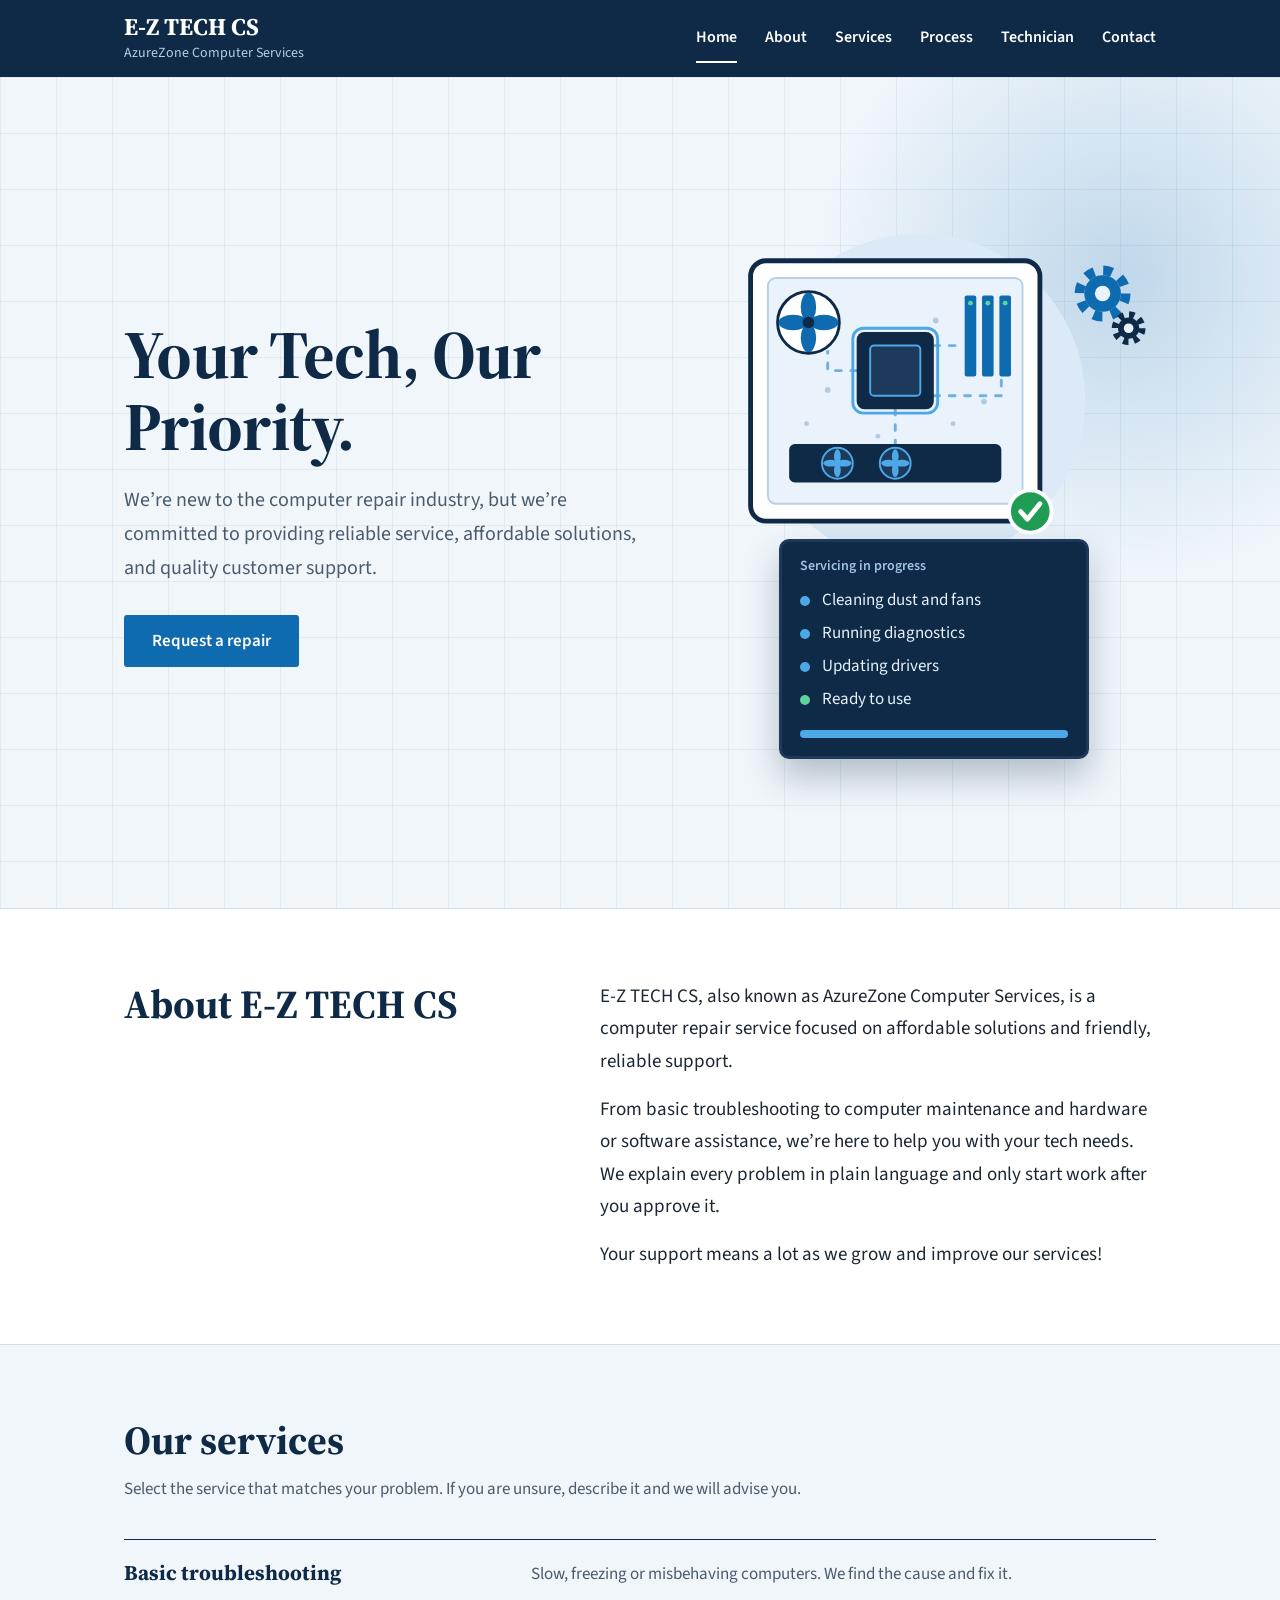
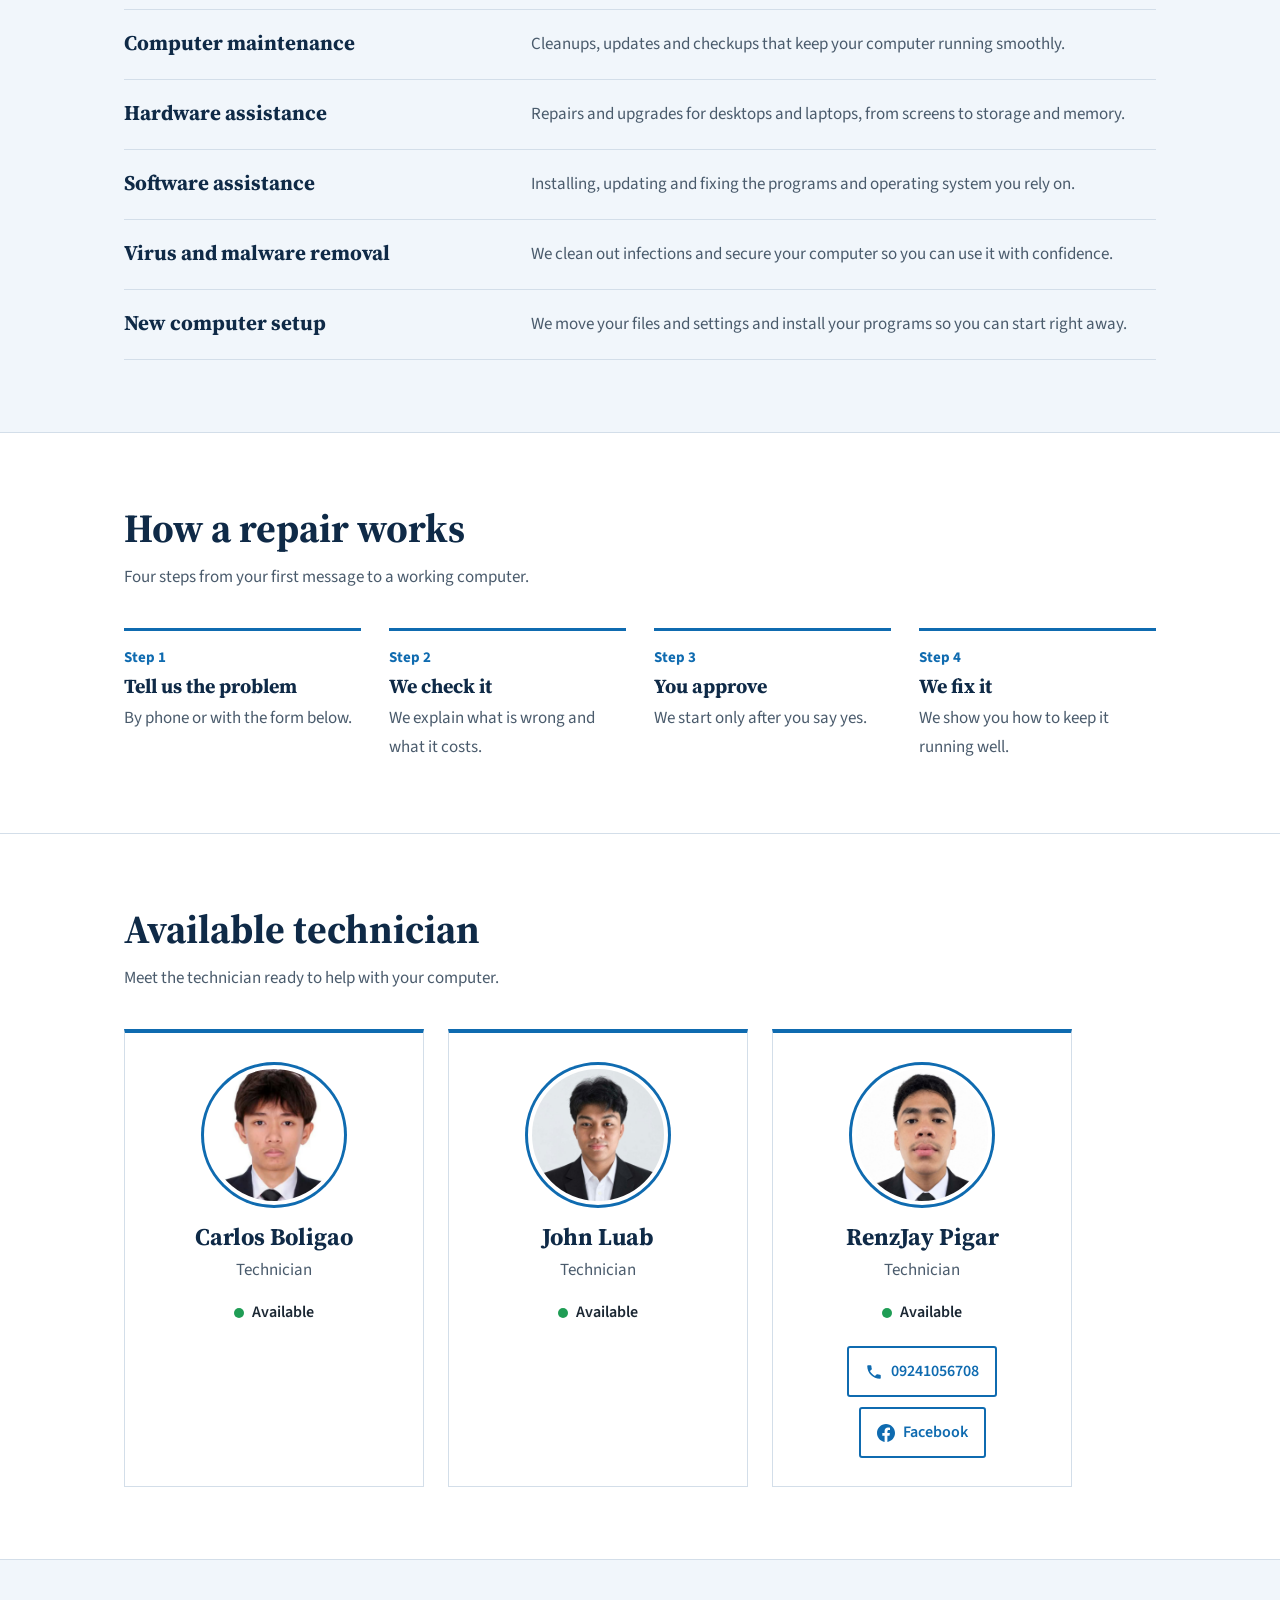
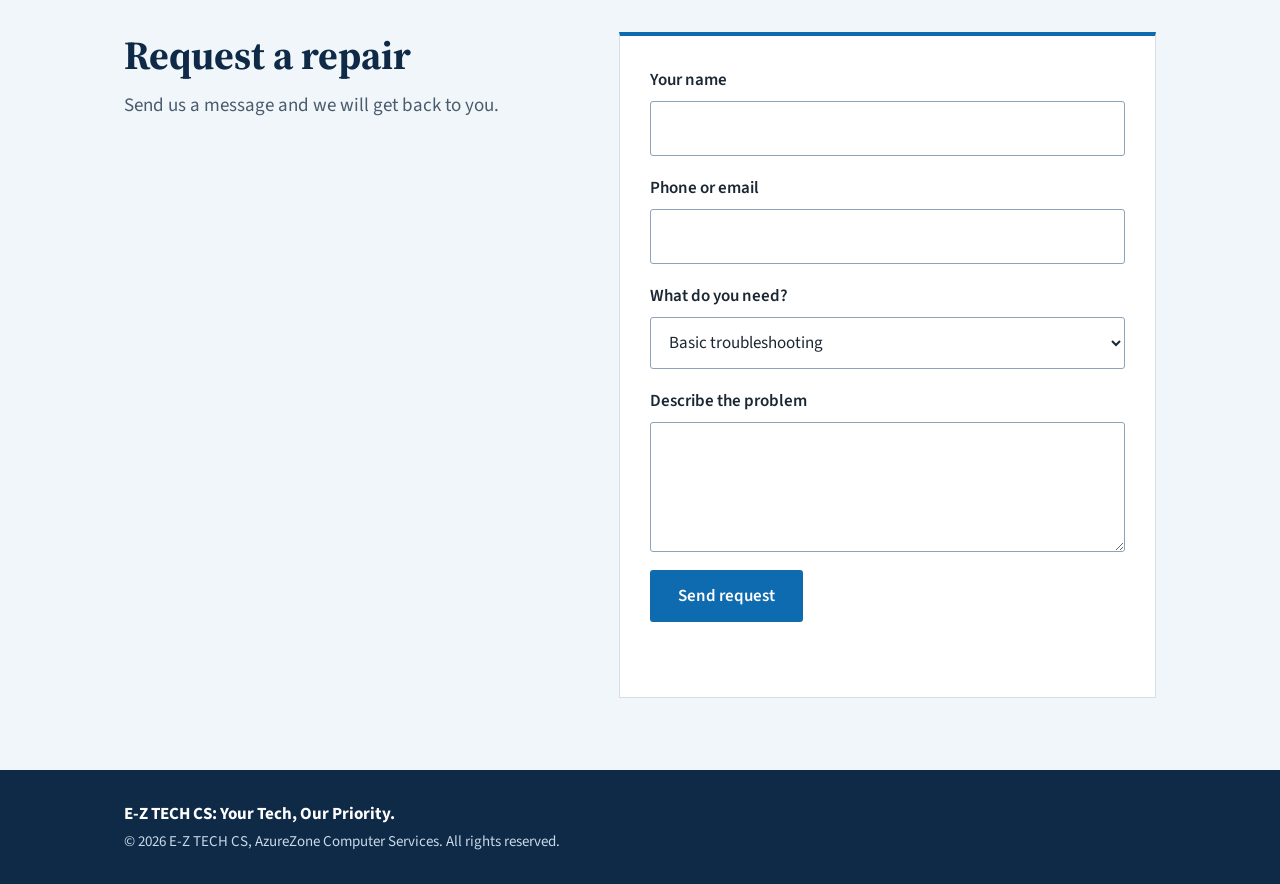
==== commit 90ed0e3e: "Add files via upload" ====
--- a/index.html
+++ b/index.html
@@ -139,7 +139,8 @@
 <div class="wrap">
 <h2 class="title">About E-Z TECH CS</h2>
 <div>
-<p>From basic troubleshooting to computer maintenance and hardware or software assistance, we&rsquo;re here to help you with your tech needs.</p>
+<p>E-Z TECH CS, also known as AzureZone Computer Services, is a computer repair service focused on affordable solutions and friendly, reliable support.</p>
+<p>From basic troubleshooting to computer maintenance and hardware or software assistance, we&rsquo;re here to help you with your tech needs. We explain every problem in plain language and only start work after you approve it.</p>
 <p>Your support means a lot as we grow and improve our services!</p>
 </div>
 </div>
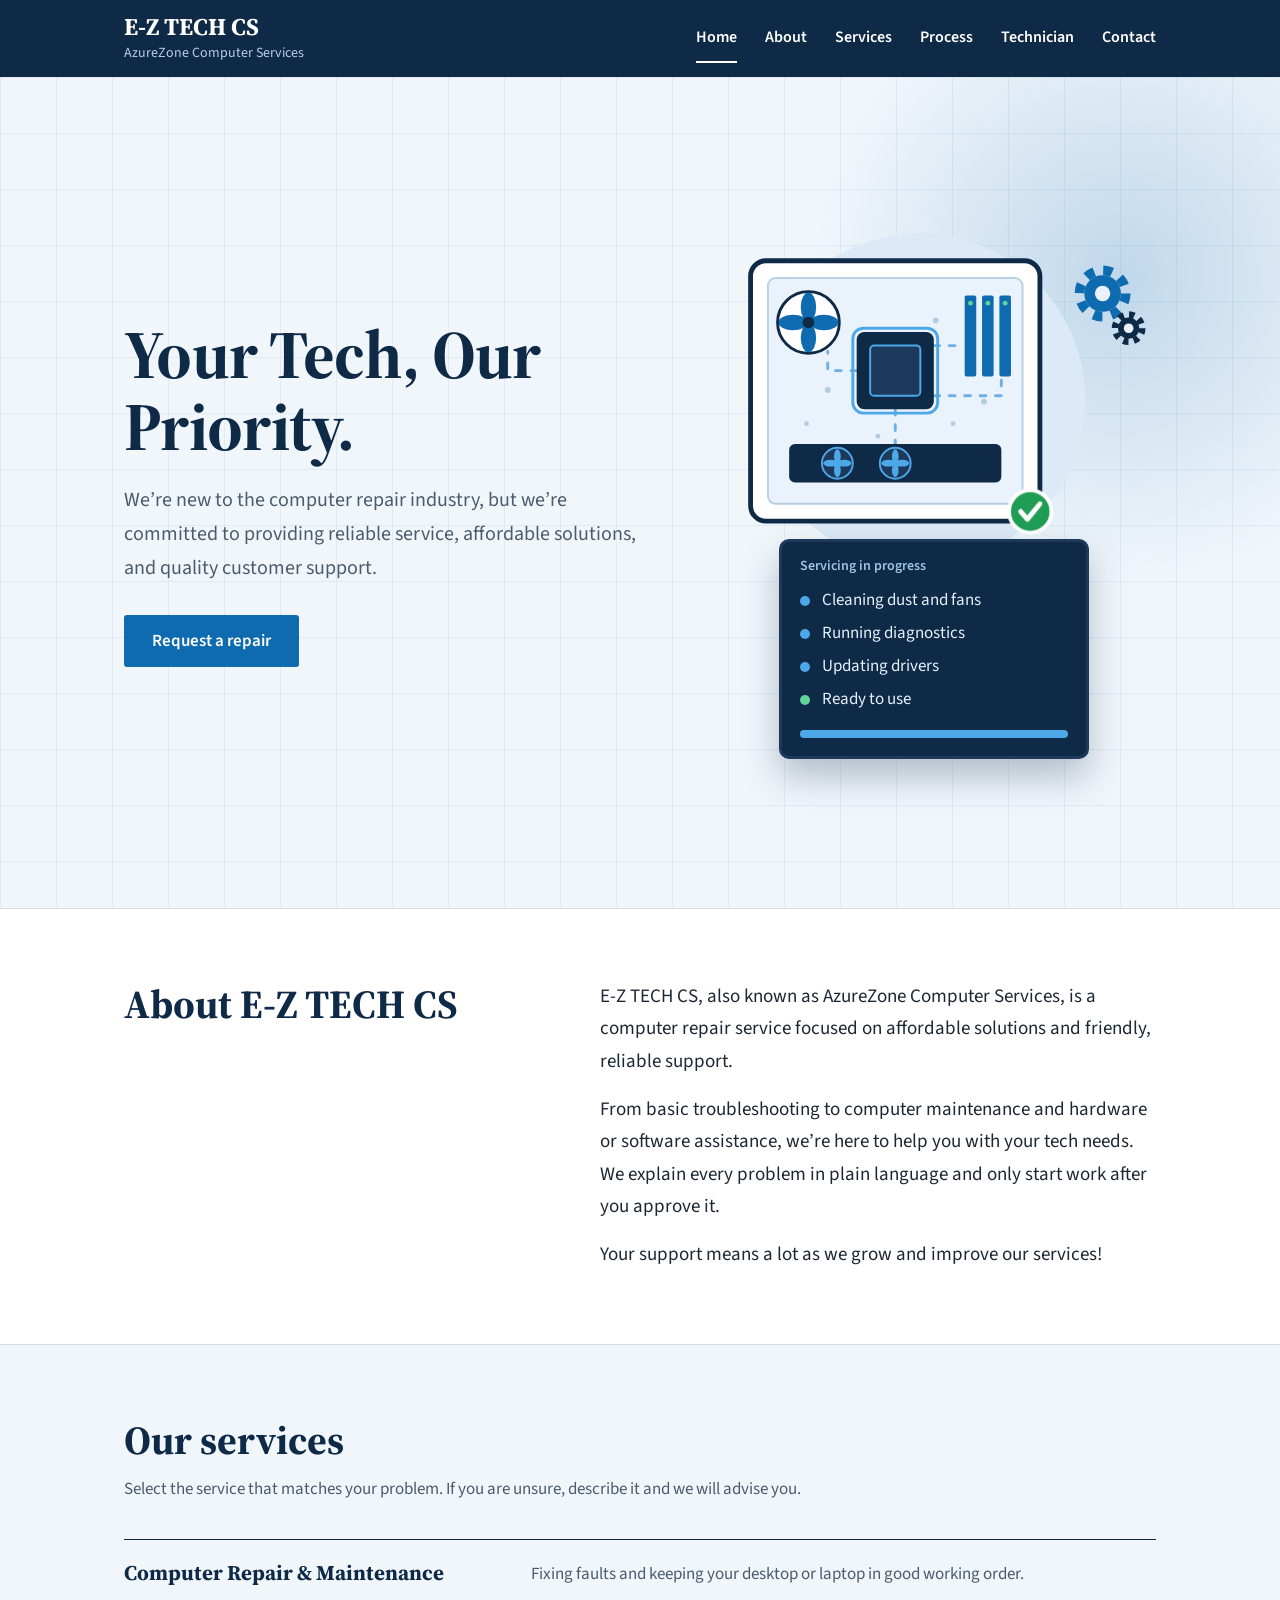
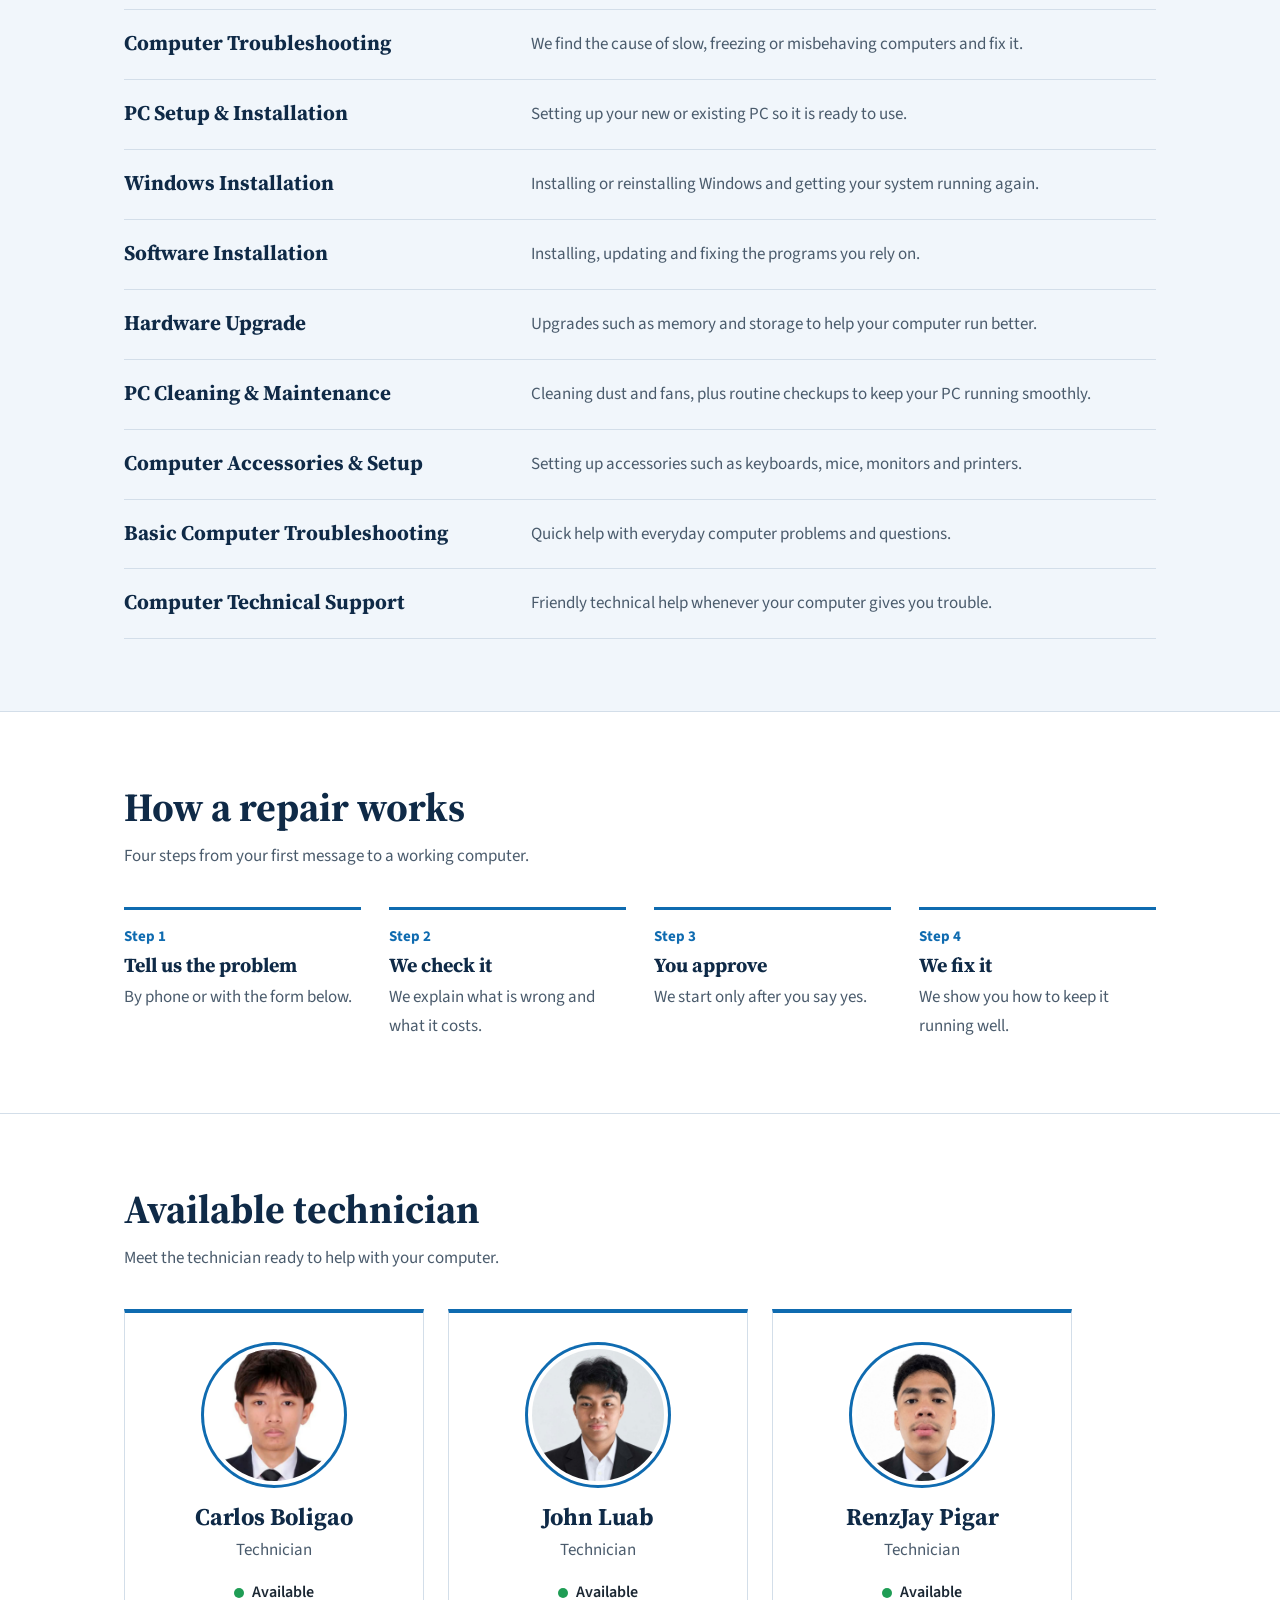
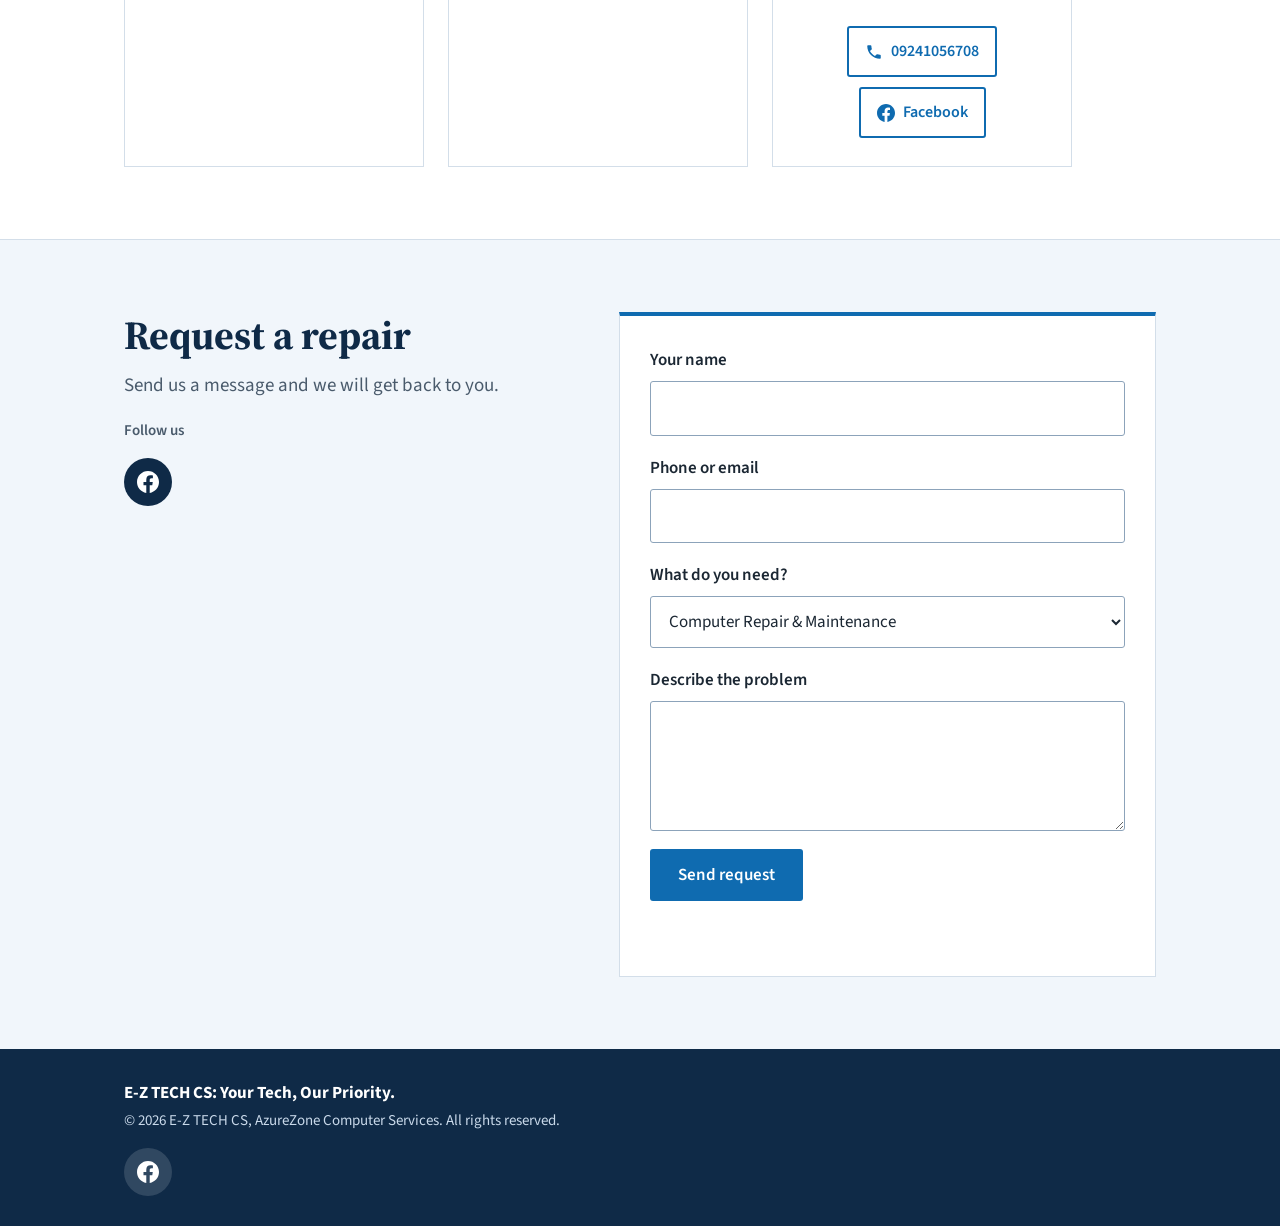
==== commit a7732a2e: "Add files via upload" ====
--- a/index.html
+++ b/index.html
@@ -151,12 +151,16 @@
 <h2 class="title">Our services</h2>
 <p class="lead">Select the service that matches your problem. If you are unsure, describe it and we will advise you.</p>
 <div class="list">
-<div class="row"><h3>Basic troubleshooting</h3><p>Slow, freezing or misbehaving computers. We find the cause and fix it.</p></div>
-<div class="row"><h3>Computer maintenance</h3><p>Cleanups, updates and checkups that keep your computer running smoothly.</p></div>
-<div class="row"><h3>Hardware assistance</h3><p>Repairs and upgrades for desktops and laptops, from screens to storage and memory.</p></div>
-<div class="row"><h3>Software assistance</h3><p>Installing, updating and fixing the programs and operating system you rely on.</p></div>
-<div class="row"><h3>Virus and malware removal</h3><p>We clean out infections and secure your computer so you can use it with confidence.</p></div>
-<div class="row"><h3>New computer setup</h3><p>We move your files and settings and install your programs so you can start right away.</p></div>
+<div class="row"><h3>Computer Repair &amp; Maintenance</h3><p>Fixing faults and keeping your desktop or laptop in good working order.</p></div>
+<div class="row"><h3>Computer Troubleshooting</h3><p>We find the cause of slow, freezing or misbehaving computers and fix it.</p></div>
+<div class="row"><h3>PC Setup &amp; Installation</h3><p>Setting up your new or existing PC so it is ready to use.</p></div>
+<div class="row"><h3>Windows Installation</h3><p>Installing or reinstalling Windows and getting your system running again.</p></div>
+<div class="row"><h3>Software Installation</h3><p>Installing, updating and fixing the programs you rely on.</p></div>
+<div class="row"><h3>Hardware Upgrade</h3><p>Upgrades such as memory and storage to help your computer run better.</p></div>
+<div class="row"><h3>PC Cleaning &amp; Maintenance</h3><p>Cleaning dust and fans, plus routine checkups to keep your PC running smoothly.</p></div>
+<div class="row"><h3>Computer Accessories &amp; Setup</h3><p>Setting up accessories such as keyboards, mice, monitors and printers.</p></div>
+<div class="row"><h3>Basic Computer Troubleshooting</h3><p>Quick help with everyday computer problems and questions.</p></div>
+<div class="row"><h3>Computer Technical Support</h3><p>Friendly technical help whenever your computer gives you trouble.</p></div>
 </div>
 </div>
 </section>
@@ -203,7 +207,7 @@
 <label>Phone or email<input name="contact" required></label>
 <label>What do you need?
 <select name="service">
-<option>Basic troubleshooting</option><option>Computer maintenance</option><option>Hardware assistance</option><option>Software assistance</option><option>Virus and malware removal</option><option>New computer setup</option><option>Not sure</option>
+<option>Computer Repair &amp; Maintenance</option><option>Computer Troubleshooting</option><option>PC Setup &amp; Installation</option><option>Windows Installation</option><option>Software Installation</option><option>Hardware Upgrade</option><option>PC Cleaning &amp; Maintenance</option><option>Computer Accessories &amp; Setup</option><option>Basic Computer Troubleshooting</option><option>Computer Technical Support</option><option>Not sure</option>
 </select></label>
 <label>Describe the problem<textarea name="msg" required></textarea></label>
 <button class="btn" type="submit" id="send">Send request</button>
